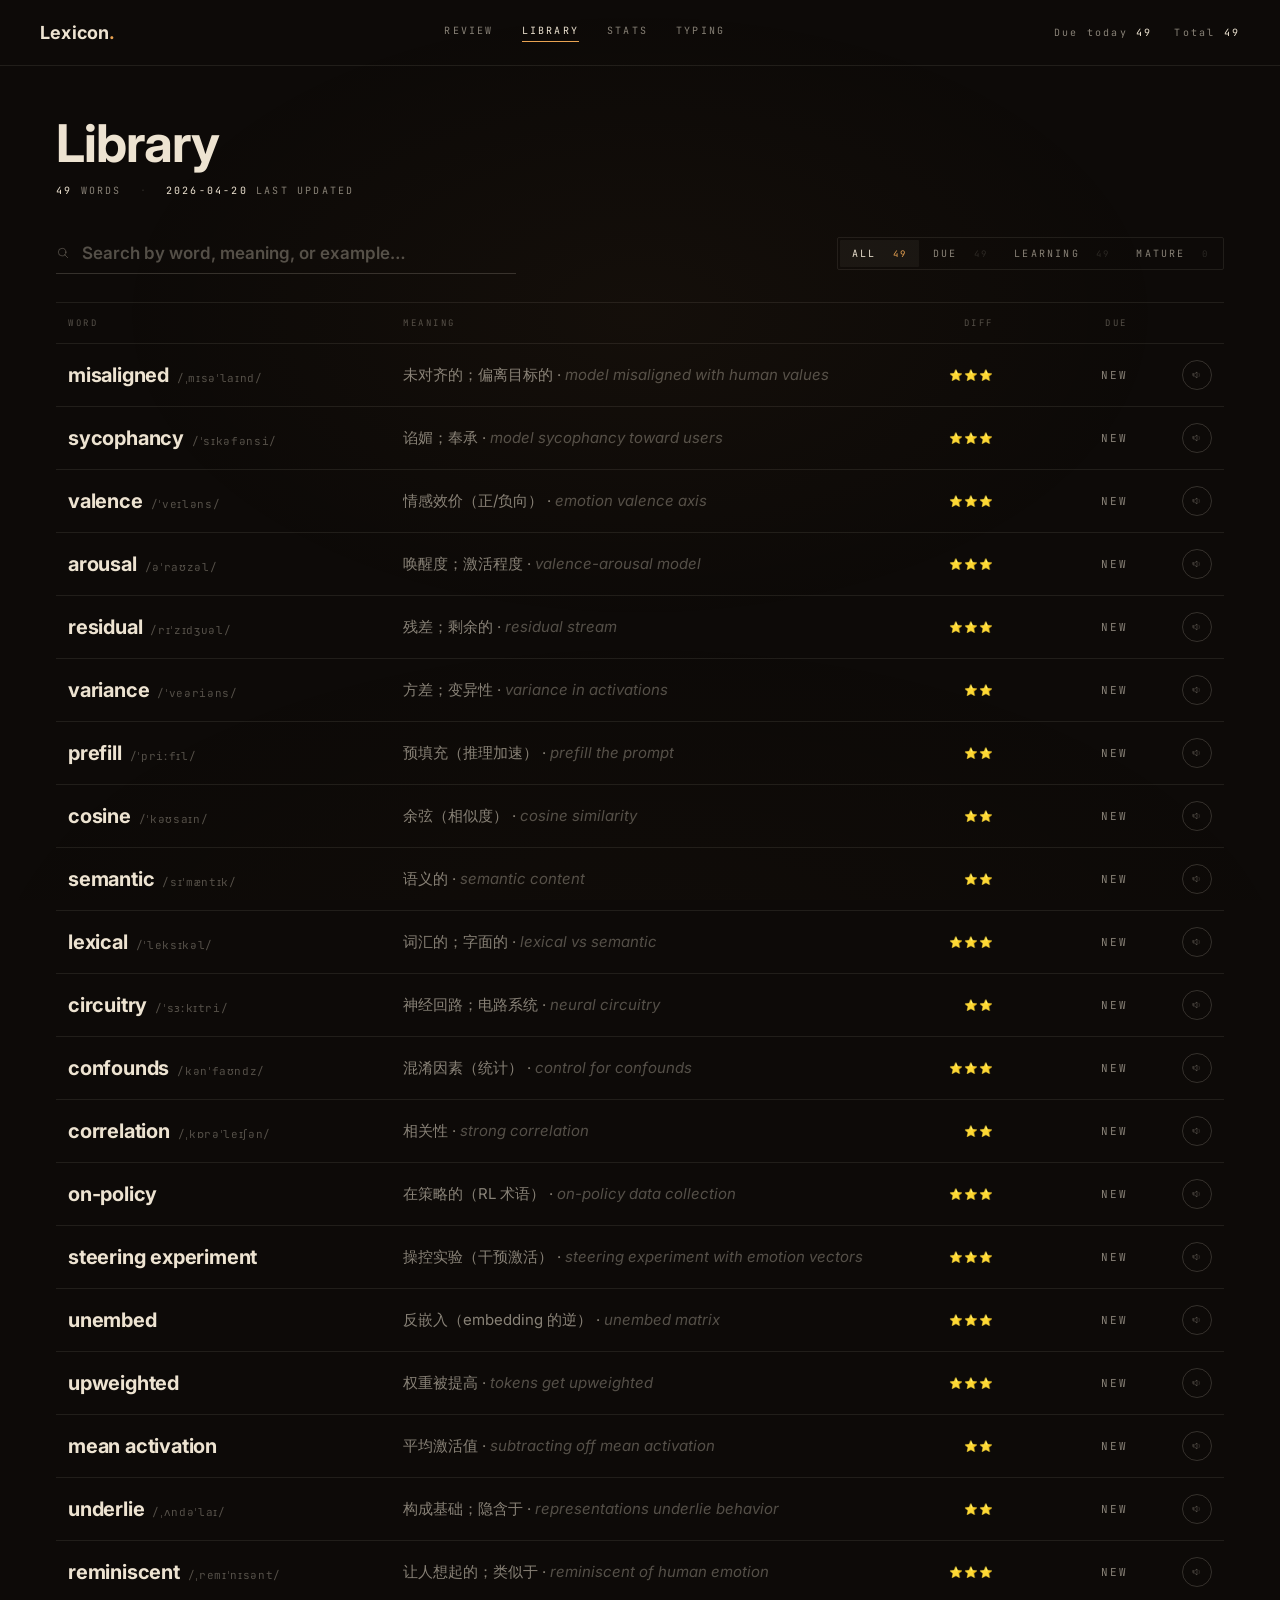
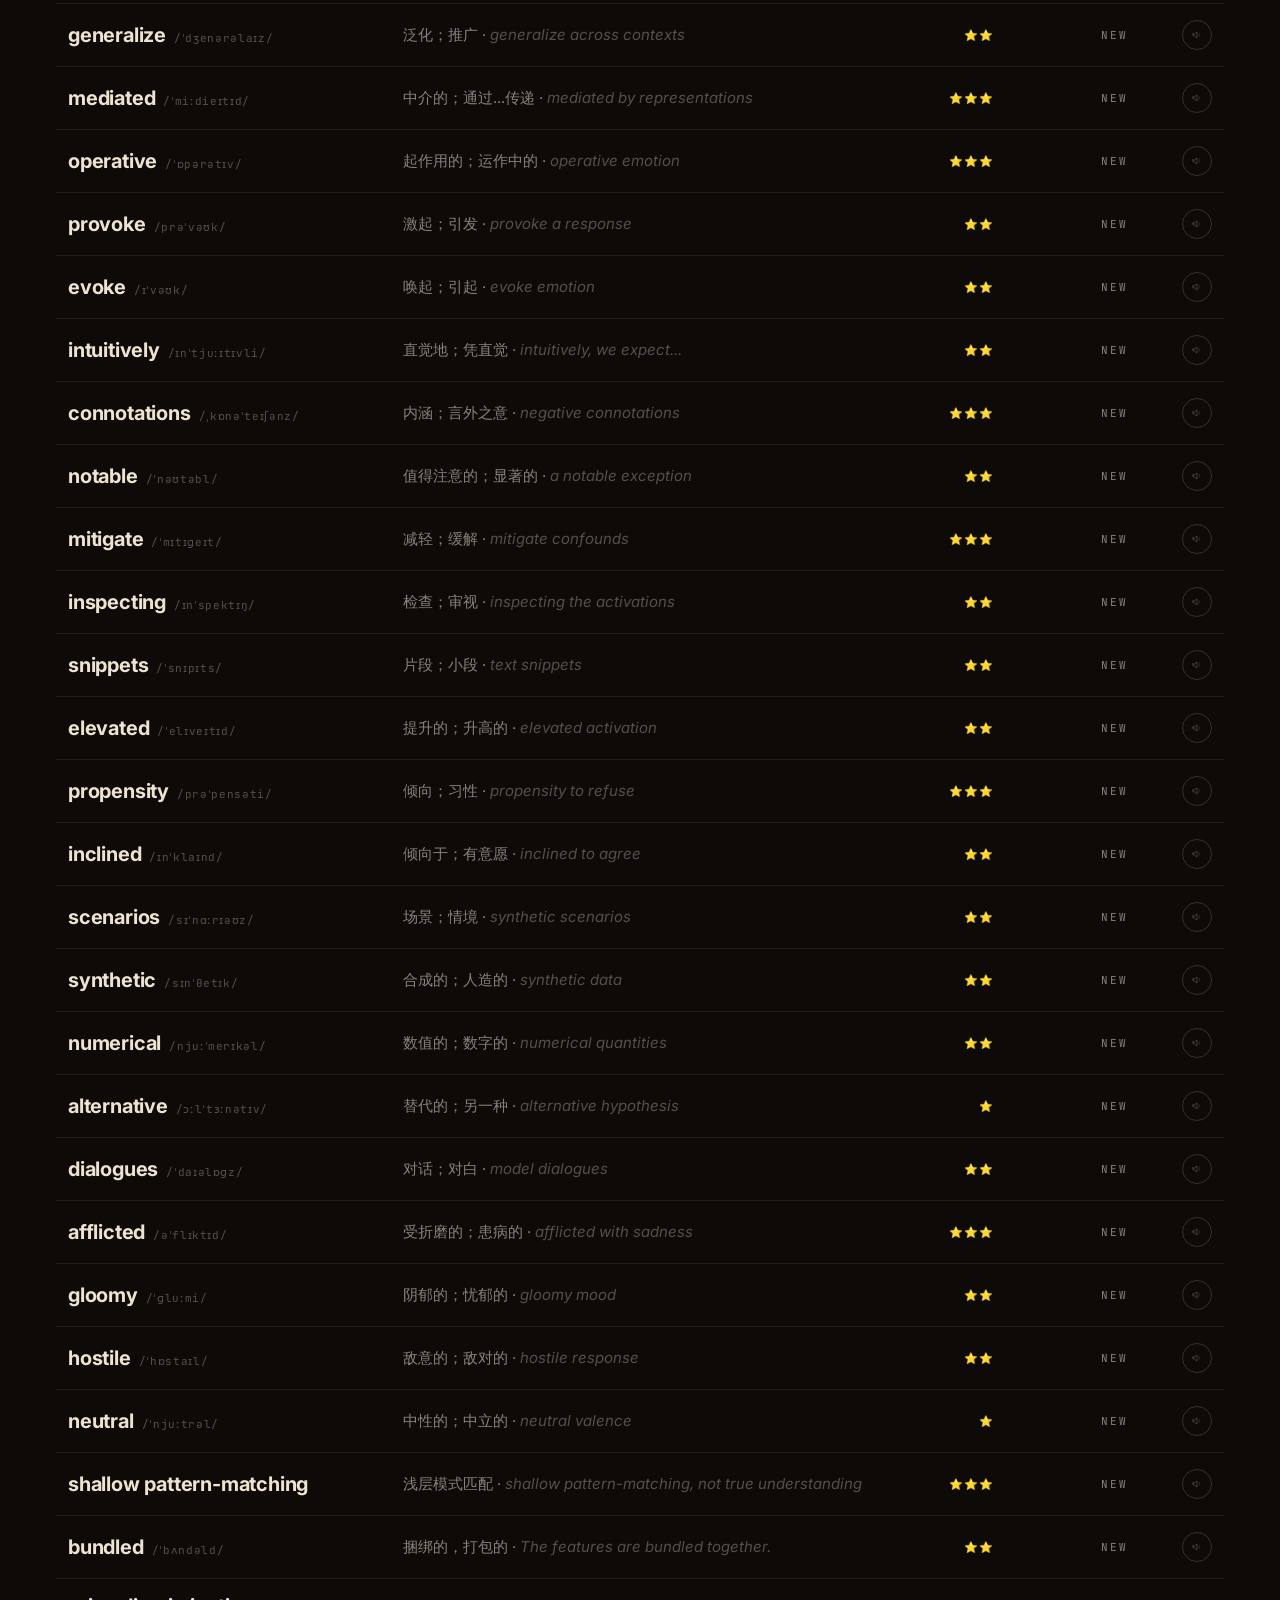
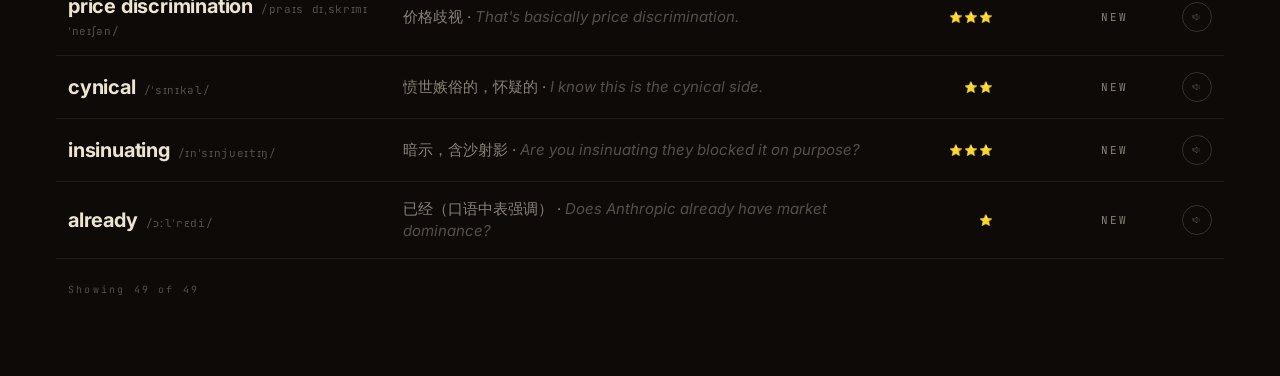
==== library.html @ ea26b942 "Initial Lexicon vocab-app - 4 pages: Review (flashcard+FSRS), Library (search/filter), Stats, Typing" ====
<!DOCTYPE html>
<html lang="en">
<head>
<meta charset="utf-8">
<title>Lexicon — Library</title>
<meta name="viewport" content="width=device-width, initial-scale=1">
<link rel="preconnect" href="https://fonts.googleapis.com">
<link rel="preconnect" href="https://fonts.gstatic.com" crossorigin>
<link href="https://fonts.googleapis.com/css2?family=Inter:wght@400;500;600;700;800&family=JetBrains+Mono:wght@400;500&display=swap" rel="stylesheet">
<link rel="stylesheet" href="style.css">
<style>
  .page { padding: 52px 56px 80px; max-width: 1360px; width: 100%; margin: 0 auto; }
  .page-head { display: flex; align-items: flex-end; justify-content: space-between; margin-bottom: 36px; }
  .page-title { font-family: var(--serif); font-weight: 700; font-size: 52px; line-height: 1; letter-spacing: -0.02em; margin: 0 0 14px; }
  .page-sub {
    font-family: var(--mono); font-size: 10px; letter-spacing: 0.22em;
    text-transform: uppercase; color: var(--ink-dim); display: flex; gap: 18px;
  }
  .page-sub .sep { color: var(--ink-ghost); }
  .page-sub .n { color: var(--ink); }

  .toolbar { display: flex; align-items: center; justify-content: space-between; gap: 20px; margin-bottom: 28px; }
  .search { flex: 1; position: relative; max-width: 460px; }
  .search input {
    width: 100%; background: transparent; border: none;
    border-bottom: 1px solid var(--hairline-strong);
    color: var(--ink); font-family: var(--serif); font-weight: 600;
    font-size: 17px; padding: 10px 0 10px 26px; outline: none;
    transition: border-color 160ms;
  }
  .search input::placeholder { color: var(--ink-faint); }
  .search input:focus { border-bottom-color: var(--amber); }
  .search .icon { position: absolute; left: 0; top: 50%; transform: translateY(-50%); color: var(--ink-faint); }
  .search .icon svg { width: 14px; height: 14px; }

  .filters { display: flex; gap: 2px; border: 1px solid var(--hairline); border-radius: 2px; padding: 2px; }
  .filter {
    all: unset; cursor: pointer; padding: 7px 12px;
    font-family: var(--mono); font-size: 10px; letter-spacing: 0.22em;
    text-transform: uppercase; color: var(--ink-dim); border-radius: 1px;
    transition: background 160ms, color 160ms;
  }
  .filter:hover { color: var(--ink); }
  .filter.active { background: rgba(237, 227, 209, 0.05); color: var(--ink); }
  .filter .count { margin-left: 8px; color: var(--ink-ghost); font-size: 9px; }
  .filter.active .count { color: var(--amber); }

  .tbl { width: 100%; border-top: 1px solid var(--hairline); }
  .tbl-head, .tbl-row {
    display: grid;
    grid-template-columns: 2fr 3fr 100px 110px 60px;
    align-items: center; column-gap: 24px;
  }
  .tbl-head {
    padding: 14px 12px; border-bottom: 1px solid var(--hairline);
    font-family: var(--mono); font-size: 9px; letter-spacing: 0.28em;
    text-transform: uppercase; color: var(--ink-faint);
  }
  .tbl-row { padding: 16px 12px; border-bottom: 1px solid var(--hairline); cursor: pointer; transition: background 140ms; }
  .tbl-row:hover { background: rgba(237, 227, 209, 0.022); }

  .word-cell { font-family: var(--serif); font-weight: 700; font-size: 20px; letter-spacing: -0.01em; color: var(--ink); line-height: 1.1; }
  .word-cell .phonetic { font-family: var(--mono); font-weight: 400; font-size: 11px; letter-spacing: 0.06em; color: var(--ink-faint); margin-left: 8px; }
  .meaning-cell { font-family: var(--serif); font-size: 15px; color: var(--ink-dim); line-height: 1.45; overflow: hidden; display: -webkit-box; -webkit-line-clamp: 2; -webkit-box-orient: vertical; }
  .diff-cell { font-family: var(--mono); font-size: 11px; letter-spacing: 0.1em; color: var(--amber); text-align: right; }
  .due-cell { font-family: var(--mono); font-size: 11px; letter-spacing: 0.18em; color: var(--ink-dim); text-align: right; }
  .due-cell.due-now, .due-cell.overdue { color: var(--amber); }
  .play-cell { text-align: right; }
  .play-cell button {
    all: unset; cursor: pointer;
    width: 28px; height: 28px; border-radius: 50%;
    border: 1px solid var(--hairline-strong);
    display: inline-flex; align-items: center; justify-content: center;
    color: var(--ink-faint);
  }
  .play-cell button:hover { color: var(--amber); border-color: var(--amber); }
  .play-cell svg { width: 12px; height: 12px; }

  .tbl-foot { padding: 24px 12px 0; font-family: var(--mono); font-size: 10px; letter-spacing: 0.22em; color: var(--ink-faint); }
</style>
</head>
<body>
<div class="app">
  <header class="topbar">
    <div class="brand"><a href="index.html"><span>Lexicon</span><span class="dot">.</span></a></div>
    <nav class="nav">
      <a href="index.html">Review</a>
      <a href="library.html" class="active">Library</a>
      <a href="stats.html">Stats</a>
      <a href="typing.html">Typing</a>
    </nav>
    <div class="session-meta">
      <span>Due today <span class="num" id="due-count">—</span></span>
      <span>Total <span class="num" id="total-count">—</span></span>
    </div>
  </header>

  <main class="page">
    <div class="page-head">
      <div>
        <h1 class="page-title">Library</h1>
        <div class="page-sub">
          <span><span class="n" id="stat-total">—</span> Words</span>
          <span class="sep">·</span>
          <span><span class="n" id="stat-last">—</span> Last updated</span>
        </div>
      </div>
    </div>

    <div class="toolbar">
      <div class="search">
        <span class="icon">
          <svg viewBox="0 0 24 24" fill="none" stroke="currentColor" stroke-width="1.4" stroke-linecap="round">
            <circle cx="10.5" cy="10.5" r="6.5"/><path d="m20 20-4.8-4.8"/>
          </svg>
        </span>
        <input type="text" id="search-input" placeholder="Search by word, meaning, or example…" />
      </div>
      <div class="filters" id="filters">
        <button class="filter active" data-filter="all">All <span class="count" id="count-all">—</span></button>
        <button class="filter" data-filter="due">Due <span class="count" id="count-due">—</span></button>
        <button class="filter" data-filter="learning">Learning <span class="count" id="count-learning">—</span></button>
        <button class="filter" data-filter="mature">Mature <span class="count" id="count-mature">—</span></button>
      </div>
    </div>

    <div class="tbl">
      <div class="tbl-head">
        <div>Word</div>
        <div>Meaning</div>
        <div style="text-align:right">Diff</div>
        <div style="text-align:right">Due</div>
        <div></div>
      </div>
      <div id="tbl-body"></div>
      <div class="tbl-foot" id="tbl-foot">Loading…</div>
    </div>
  </main>
</div>

<script type="module" src="app.js"></script>
<script type="module" src="library.js"></script>
</body>
</html>
---- style.css ----
/* ---------- Design tokens (shared across all pages) ---------- */
:root {
  --bg: #0D0A08;
  --bg-raised: #120F0C;
  --ink: #EDE3D1;
  --ink-dim: rgba(237, 227, 209, 0.55);
  --ink-faint: rgba(237, 227, 209, 0.32);
  --ink-ghost: rgba(237, 227, 209, 0.14);
  --hairline: rgba(237, 227, 209, 0.09);
  --hairline-strong: rgba(237, 227, 209, 0.18);
  --amber: #E9A352;
  --amber-dim: rgba(233, 163, 82, 0.14);
  --amber-ghost: rgba(233, 163, 82, 0.06);
  --ok:    #8FB890;
  --warn:  #E9A352;
  --bad:   #C87566;
  --ok-ghost:  rgba(143, 184, 144, 0.07);
  --bad-ghost: rgba(200, 117, 102, 0.07);
  --serif: 'Inter', 'Helvetica Neue', Helvetica, Arial, sans-serif;
  --mono: 'JetBrains Mono', ui-monospace, SFMono-Regular, Menlo, monospace;
}

* { box-sizing: border-box; }
html, body { margin: 0; padding: 0; background: var(--bg); color: var(--ink); }
body {
  font-family: var(--serif);
  font-feature-settings: "kern", "liga", "calt", "onum";
  min-height: 100vh;
  -webkit-font-smoothing: antialiased;
  text-rendering: optimizeLegibility;
  overflow-x: hidden;
}
body::before {
  content: "";
  position: fixed; inset: 0;
  background:
    radial-gradient(ellipse 60% 50% at 50% 35%, rgba(233, 163, 82, 0.035), transparent 70%),
    radial-gradient(ellipse 80% 60% at 50% 110%, rgba(233, 163, 82, 0.02), transparent 70%);
  pointer-events: none;
  z-index: 0;
}

.mono {
  font-family: var(--mono);
  text-transform: uppercase;
  letter-spacing: 0.18em;
  font-weight: 700;
}

.app { position: relative; z-index: 1; min-height: 100vh; display: flex; flex-direction: column; }

/* ---------- Top bar ---------- */
.topbar {
  display: flex; align-items: center; justify-content: space-between;
  padding: 22px 40px;
  border-bottom: 1px solid var(--hairline);
}
.brand { font-family: var(--serif); font-weight: 700; font-size: 18px; letter-spacing: 0.01em; }
.brand .dot { color: var(--amber); }
.brand a { color: inherit; text-decoration: none; }
.nav { display: flex; gap: 28px; }
.nav a {
  font-family: var(--mono); font-size: 10px; letter-spacing: 0.22em;
  text-transform: uppercase; color: var(--ink-dim);
  text-decoration: none; padding-bottom: 4px;
  border-bottom: 1px solid transparent;
  transition: color 160ms ease, border-color 160ms ease;
}
.nav a:hover { color: var(--ink); }
.nav a.active { color: var(--ink); border-bottom-color: var(--amber); }
.session-meta {
  font-family: var(--mono); font-size: 10px; letter-spacing: 0.22em;
  color: var(--ink-dim); display: flex; gap: 22px; align-items: center;
}
.session-meta .num { color: var(--ink); }

/* ---------- Review stage (shared by Review + Typing) ---------- */
.stage {
  flex: 1;
  display: flex; flex-direction: column; align-items: center;
  padding: 48px 40px 56px;
  position: relative;
}
.card-frame { width: 100%; max-width: 880px; display: flex; flex-direction: column; align-items: center; }
.card-chrome {
  width: 100%;
  display: flex; justify-content: space-between; align-items: center;
  margin-bottom: 60px;
}
.lang-tag {
  display: inline-flex; align-items: center; gap: 10px;
  font-family: var(--mono); font-size: 10px; letter-spacing: 0.24em;
  color: var(--ink-dim);
}
.lang-tag .swatch {
  width: 6px; height: 6px; border-radius: 50%;
  background: var(--amber); box-shadow: 0 0 10px rgba(233, 163, 82, 0.6);
}
.lang-tag .code { color: var(--ink); }
.lang-tag .sep { color: var(--ink-ghost); }

.speaker {
  width: 34px; height: 34px;
  border: 1px solid var(--hairline-strong); border-radius: 50%;
  display: inline-flex; align-items: center; justify-content: center;
  color: var(--ink-dim); background: transparent; cursor: pointer;
  transition: color 160ms, border-color 160ms, background 160ms;
}
.speaker:hover { color: var(--amber); border-color: var(--amber); background: var(--amber-ghost); }
.speaker svg { width: 15px; height: 15px; }

.word-wrap {
  display: flex; flex-direction: column; align-items: center;
  text-align: center; gap: 28px;
  margin-top: 36px;
}
.word {
  font-family: var(--serif); font-weight: 700;
  font-size: clamp(56px, 8vw, 110px);
  line-height: 0.98; letter-spacing: -0.022em;
  color: var(--ink); margin: 0;
  word-break: break-word;
}
.phonetic {
  font-family: var(--serif); font-weight: 500;
  font-size: 19px; color: var(--ink-faint);
}
.pos {
  font-family: var(--mono); font-size: 10px; letter-spacing: 0.28em;
  text-transform: uppercase; color: var(--ink-dim);
  display: inline-flex; align-items: center; gap: 14px;
}
.pos .tick { width: 18px; height: 1px; background: var(--hairline-strong); display: inline-block; }

.revealed {
  width: 100%; max-width: 620px;
  margin: 56px auto 0;
  display: flex; flex-direction: column; align-items: center; text-align: center;
}
.divider { width: 60px; height: 1px; background: var(--hairline-strong); margin: 0 auto 34px; }
.meaning {
  font-family: var(--serif); font-weight: 600;
  font-size: 26px; line-height: 1.5;
  color: var(--ink); letter-spacing: -0.005em;
  margin: 0 0 18px; text-wrap: pretty;
}
.meaning .em { color: var(--ink-dim); }
.example {
  font-family: var(--serif); font-style: italic; font-weight: 500;
  font-size: 17px; line-height: 1.5;
  color: var(--ink-dim); margin: 14px 0 0;
  max-width: 520px;
}

/* ---------- Grade row ---------- */
.grades {
  width: 100%; max-width: 780px;
  margin: 72px auto 0;
  display: grid; grid-template-columns: repeat(4, 1fr);
  border-top: 1px solid var(--hairline);
  border-bottom: 1px solid var(--hairline);
}
.grade {
  all: unset;
  cursor: pointer;
  display: flex; flex-direction: column; align-items: center; gap: 8px;
  padding: 26px 16px 22px;
  border-right: 1px solid var(--hairline);
  color: var(--ink);
  position: relative;
  transition: background 180ms, color 180ms, opacity 180ms;
}
.grade:last-child { border-right: none; }
.grade .glabel { font-family: var(--serif); font-weight: 700; font-size: 22px; letter-spacing: -0.005em; }
.grade .gmeta { font-family: var(--mono); font-size: 10px; letter-spacing: 0.22em; color: var(--ink-dim); }
.grade .gkey {
  position: absolute; top: 10px; left: 12px;
  font-family: var(--mono); font-size: 9px; letter-spacing: 0.24em;
  color: var(--ink-ghost);
}
.grade:hover { background: rgba(237, 227, 209, 0.025); }
.grade.again:hover { color: #E8B4A0; }
.grade.hard:hover  { color: #EAC890; }
.grade.good.primary {
  background: var(--amber-ghost); color: var(--amber);
}
.grade.good.primary .gmeta { color: var(--amber); opacity: 0.75; }
.grade.good.primary .gkey { color: rgba(233, 163, 82, 0.45); }
.grade.good.primary::before {
  content: ""; position: absolute; top: -1px; left: 0; right: 0; height: 1px;
  background: var(--amber);
}
.grade.good.primary:hover { background: rgba(233, 163, 82, 0.10); }
.grade.easy:hover { color: var(--ink); }

/* ---------- Footer shortcuts ---------- */
.shortcuts {
  border-top: 1px solid var(--hairline);
  padding: 18px 40px;
  display: flex; justify-content: space-between; align-items: center;
  font-family: var(--mono); font-size: 10px; letter-spacing: 0.22em;
  color: var(--ink-faint);
}
.shortcuts .group { display: flex; gap: 22px; align-items: center; }
.kbd {
  display: inline-flex; align-items: center; justify-content: center;
  min-width: 18px; height: 18px; padding: 0 5px;
  border: 1px solid var(--hairline-strong); border-radius: 3px;
  color: var(--ink-dim);
  font-size: 9px; margin-right: 8px;
}

/* ---------- Empty state (when no due cards) ---------- */
.empty {
  flex: 1;
  display: flex; flex-direction: column; align-items: center; justify-content: center;
  padding: 80px 40px;
  text-align: center;
}
.empty h2 {
  font-family: var(--serif); font-weight: 700; font-size: 48px;
  margin: 0 0 16px; letter-spacing: -0.02em;
}
.empty p { font-family: var(--serif); font-size: 17px; color: var(--ink-dim); max-width: 460px; line-height: 1.6; }
.empty .amber-accent { color: var(--amber); }
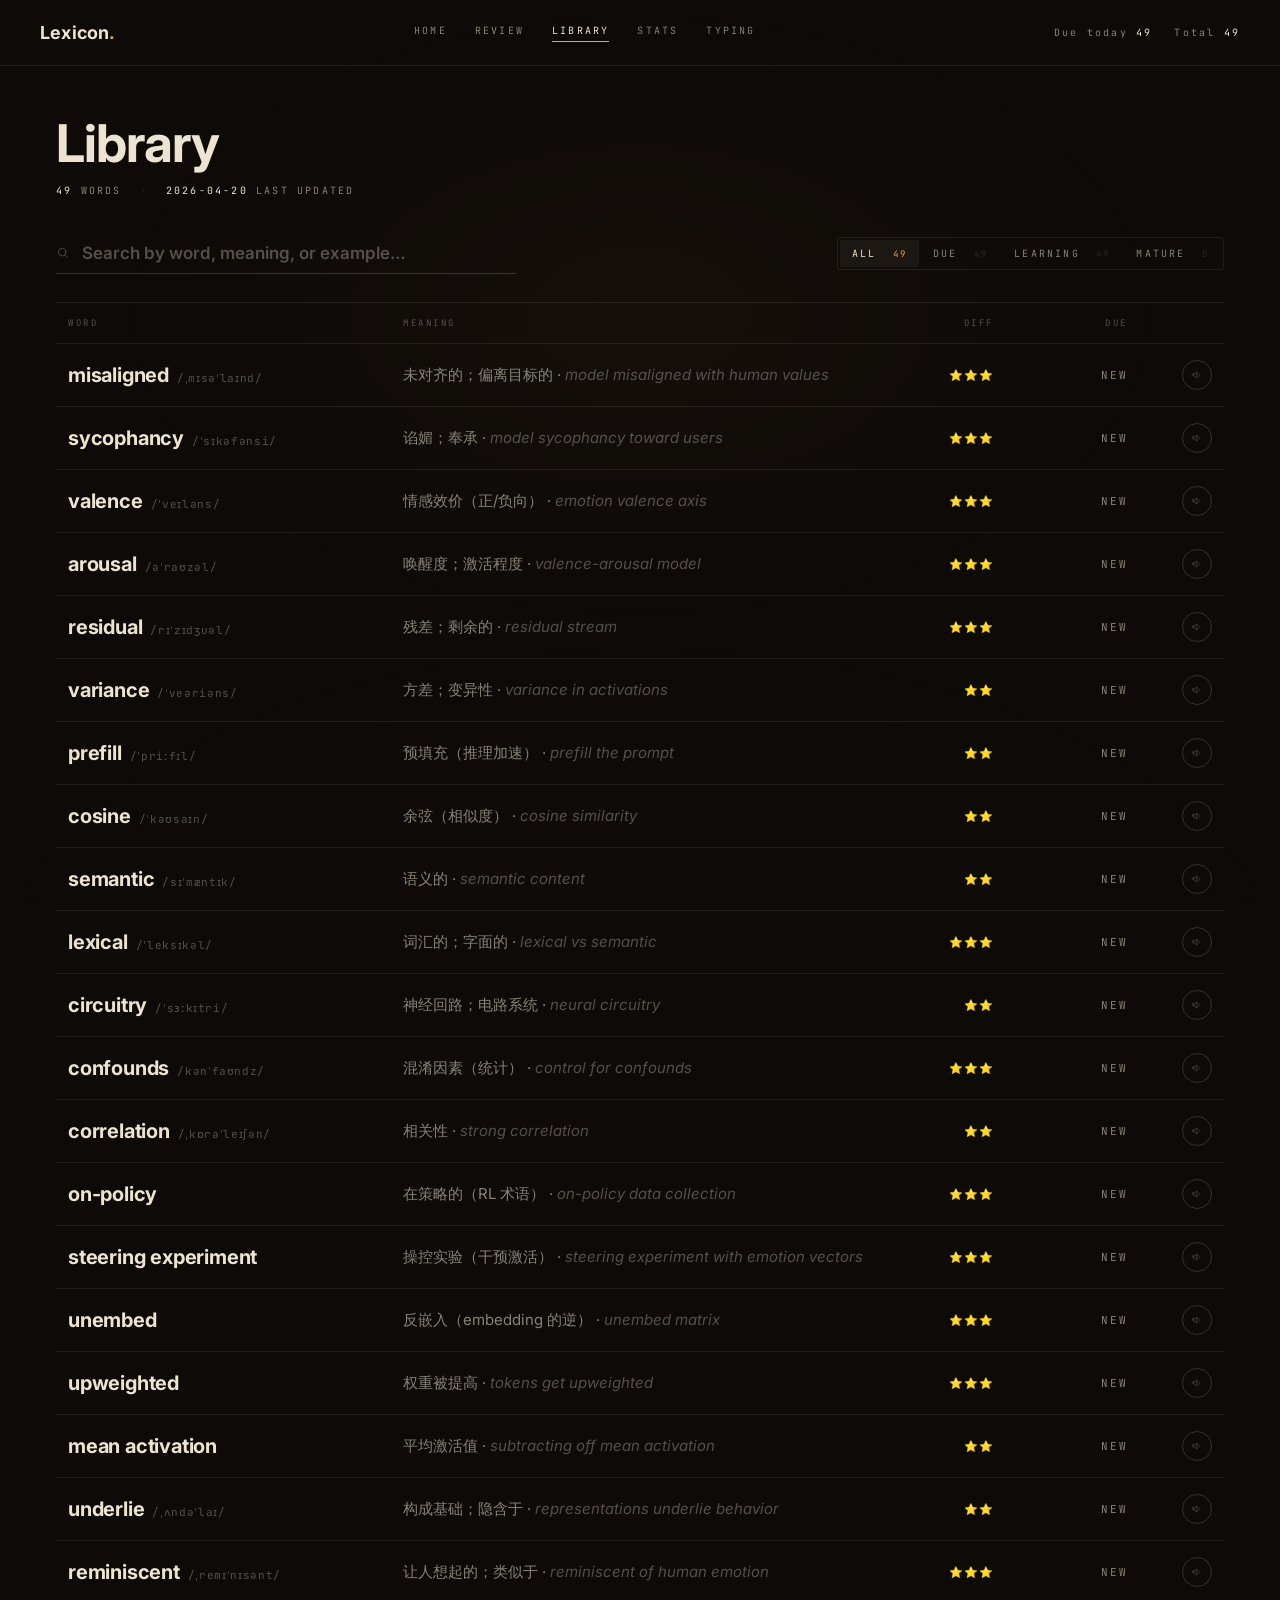
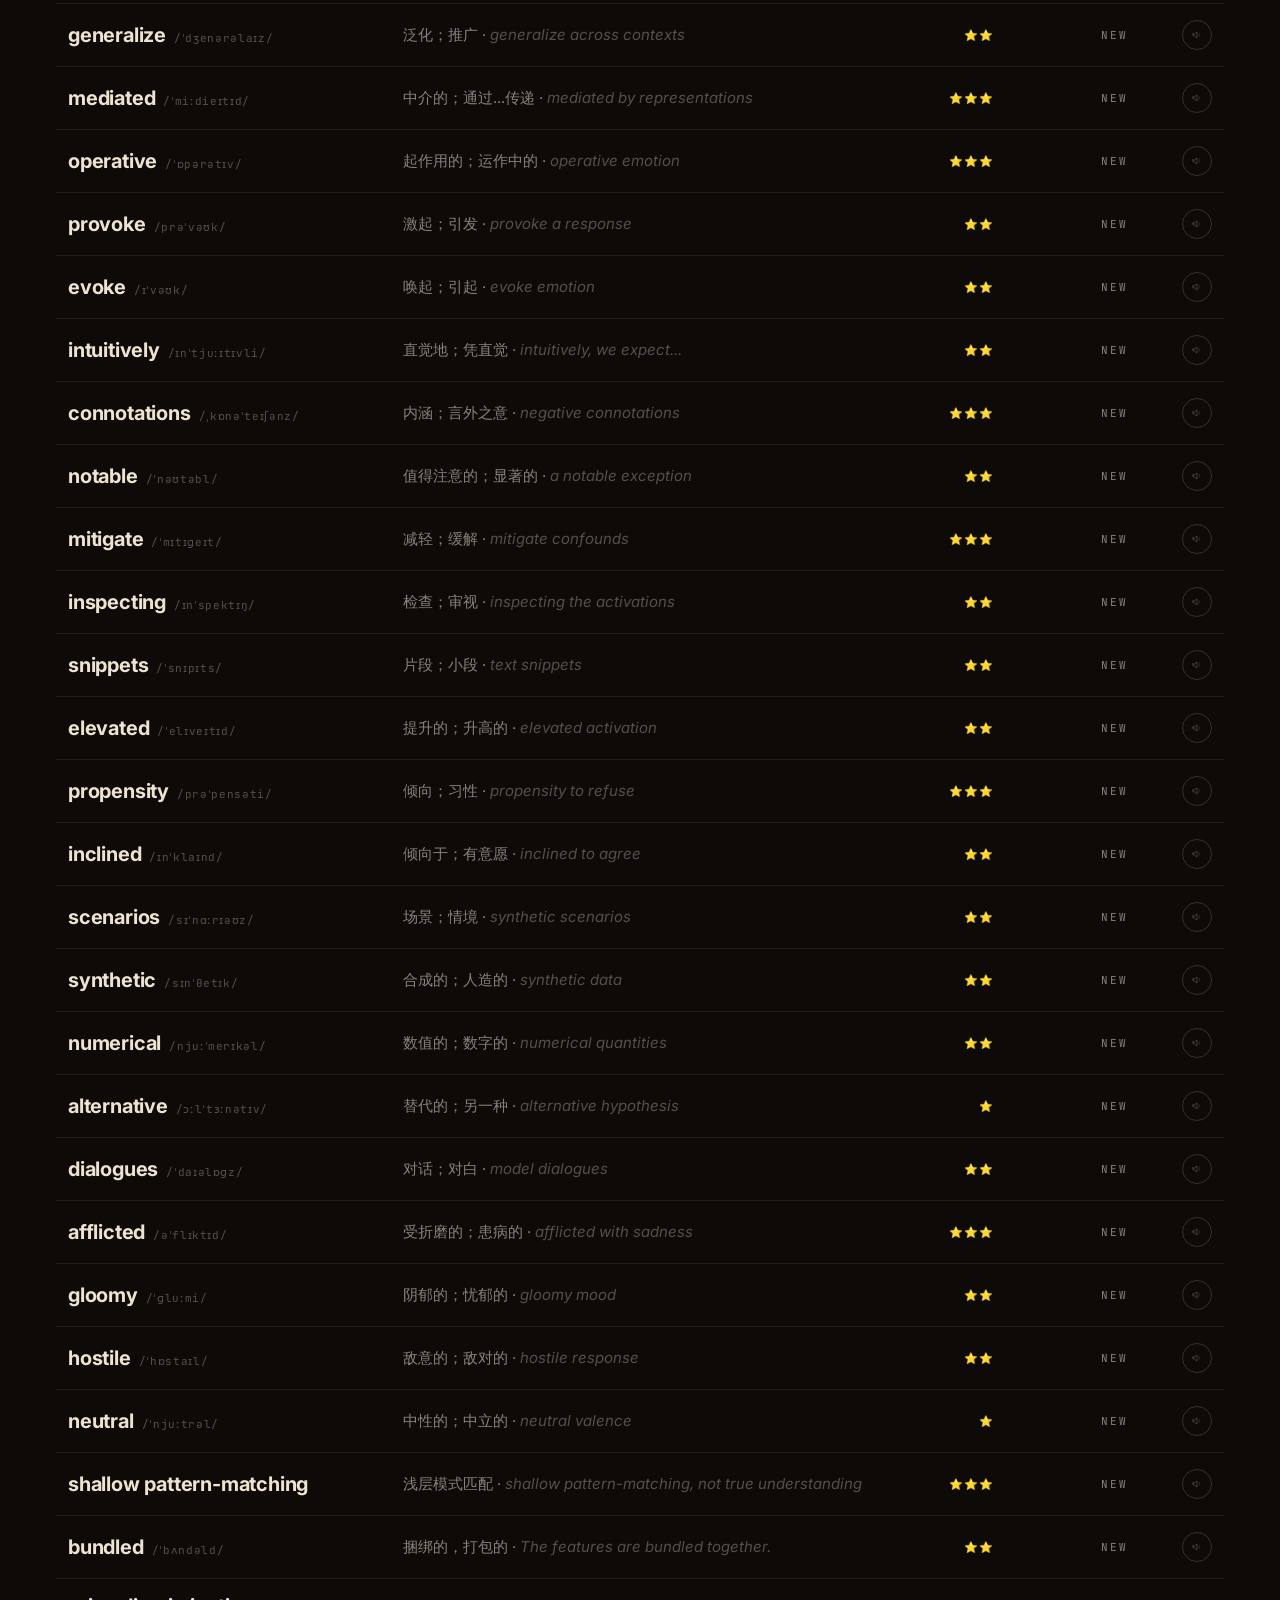
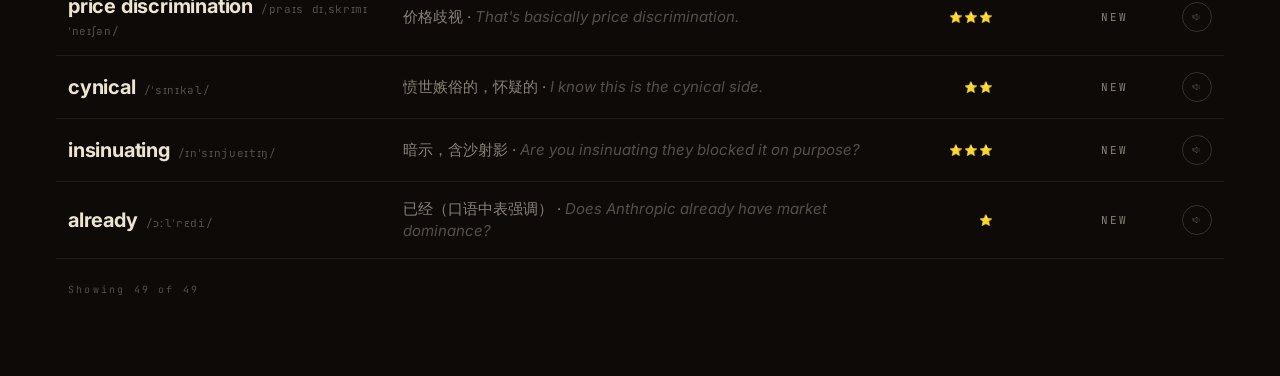
==== commit c222cdd5: "Home dashboard with retention-driven daily plan - New index.html as home page: date + today's plan +" ====
--- a/library.html
+++ b/library.html
@@ -84,7 +84,8 @@
   <header class="topbar">
     <div class="brand"><a href="index.html"><span>Lexicon</span><span class="dot">.</span></a></div>
     <nav class="nav">
-      <a href="index.html">Review</a>
+      <a href="index.html">Home</a>
+      <a href="review.html">Review</a>
       <a href="library.html" class="active">Library</a>
       <a href="stats.html">Stats</a>
       <a href="typing.html">Typing</a>
--- a/style.css
+++ b/style.css
@@ -152,6 +152,87 @@
   max-width: 520px;
 }
 
+/* ---------- Enrichment sections ---------- */
+.enrichment {
+  width: 100%;
+  margin-top: 40px;
+  padding-top: 32px;
+  border-top: 1px solid var(--hairline);
+  display: flex;
+  flex-direction: column;
+  gap: 28px;
+  text-align: left;
+}
+.enrich-section { width: 100%; }
+.enrich-section.side-by-side {
+  display: grid;
+  grid-template-columns: 1fr 1fr;
+  gap: 32px;
+}
+.enrich-section.hook {
+  background: var(--amber-ghost);
+  padding: 16px 20px;
+  border-left: 2px solid var(--amber);
+  border-radius: 0 2px 2px 0;
+}
+.enrich-label {
+  font-family: var(--mono);
+  font-size: 9px;
+  letter-spacing: 0.28em;
+  text-transform: uppercase;
+  color: var(--ink-faint);
+  margin-bottom: 10px;
+}
+.enrich-text {
+  font-family: var(--serif);
+  font-size: 15px;
+  line-height: 1.6;
+  color: var(--ink-dim);
+}
+.enrich-list {
+  margin: 0;
+  padding: 0;
+  list-style: none;
+}
+.enrich-list li {
+  font-family: var(--serif); font-style: italic;
+  font-size: 15px; line-height: 1.55;
+  color: var(--ink-dim);
+  padding: 6px 0;
+  border-bottom: 1px dashed var(--hairline);
+}
+.enrich-list li:last-child { border-bottom: none; }
+.examples-list li::before {
+  content: "·";
+  color: var(--amber);
+  margin-right: 10px;
+  font-weight: 700;
+  font-style: normal;
+}
+
+.chip-row {
+  display: flex; flex-wrap: wrap; gap: 6px;
+}
+.chip {
+  padding: 4px 10px;
+  border: 1px solid var(--hairline-strong);
+  border-radius: 2px;
+  font-family: var(--mono);
+  font-size: 11px;
+  letter-spacing: 0.06em;
+  color: var(--ink-dim);
+  background: transparent;
+}
+.chip.chip-ant {
+  border-color: rgba(200, 117, 102, 0.3);
+  color: rgba(200, 117, 102, 0.8);
+}
+
+/* ---------- Binary grade (2-button instead of 4) ---------- */
+.grades.binary {
+  grid-template-columns: repeat(2, 1fr);
+}
+
 /* ---------- Grade row ---------- */
 .grades {
   width: 100%; max-width: 780px;
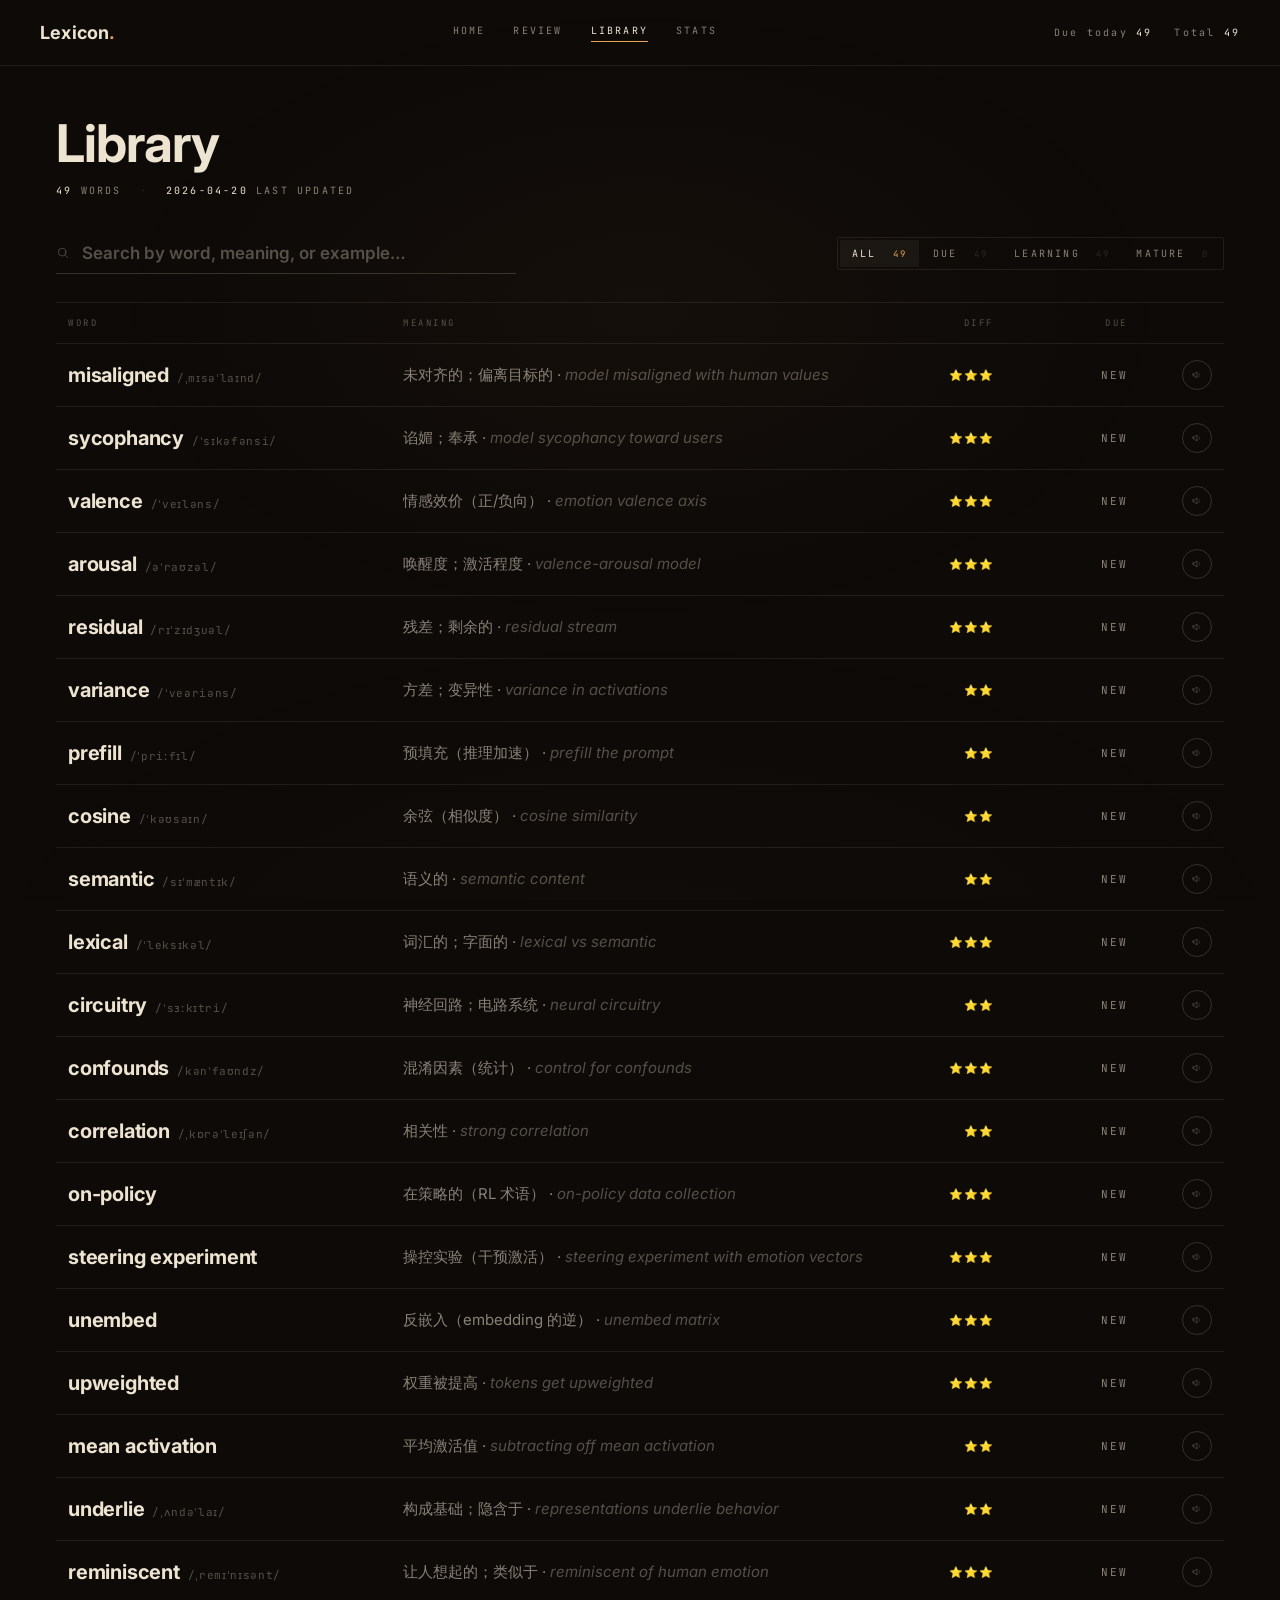
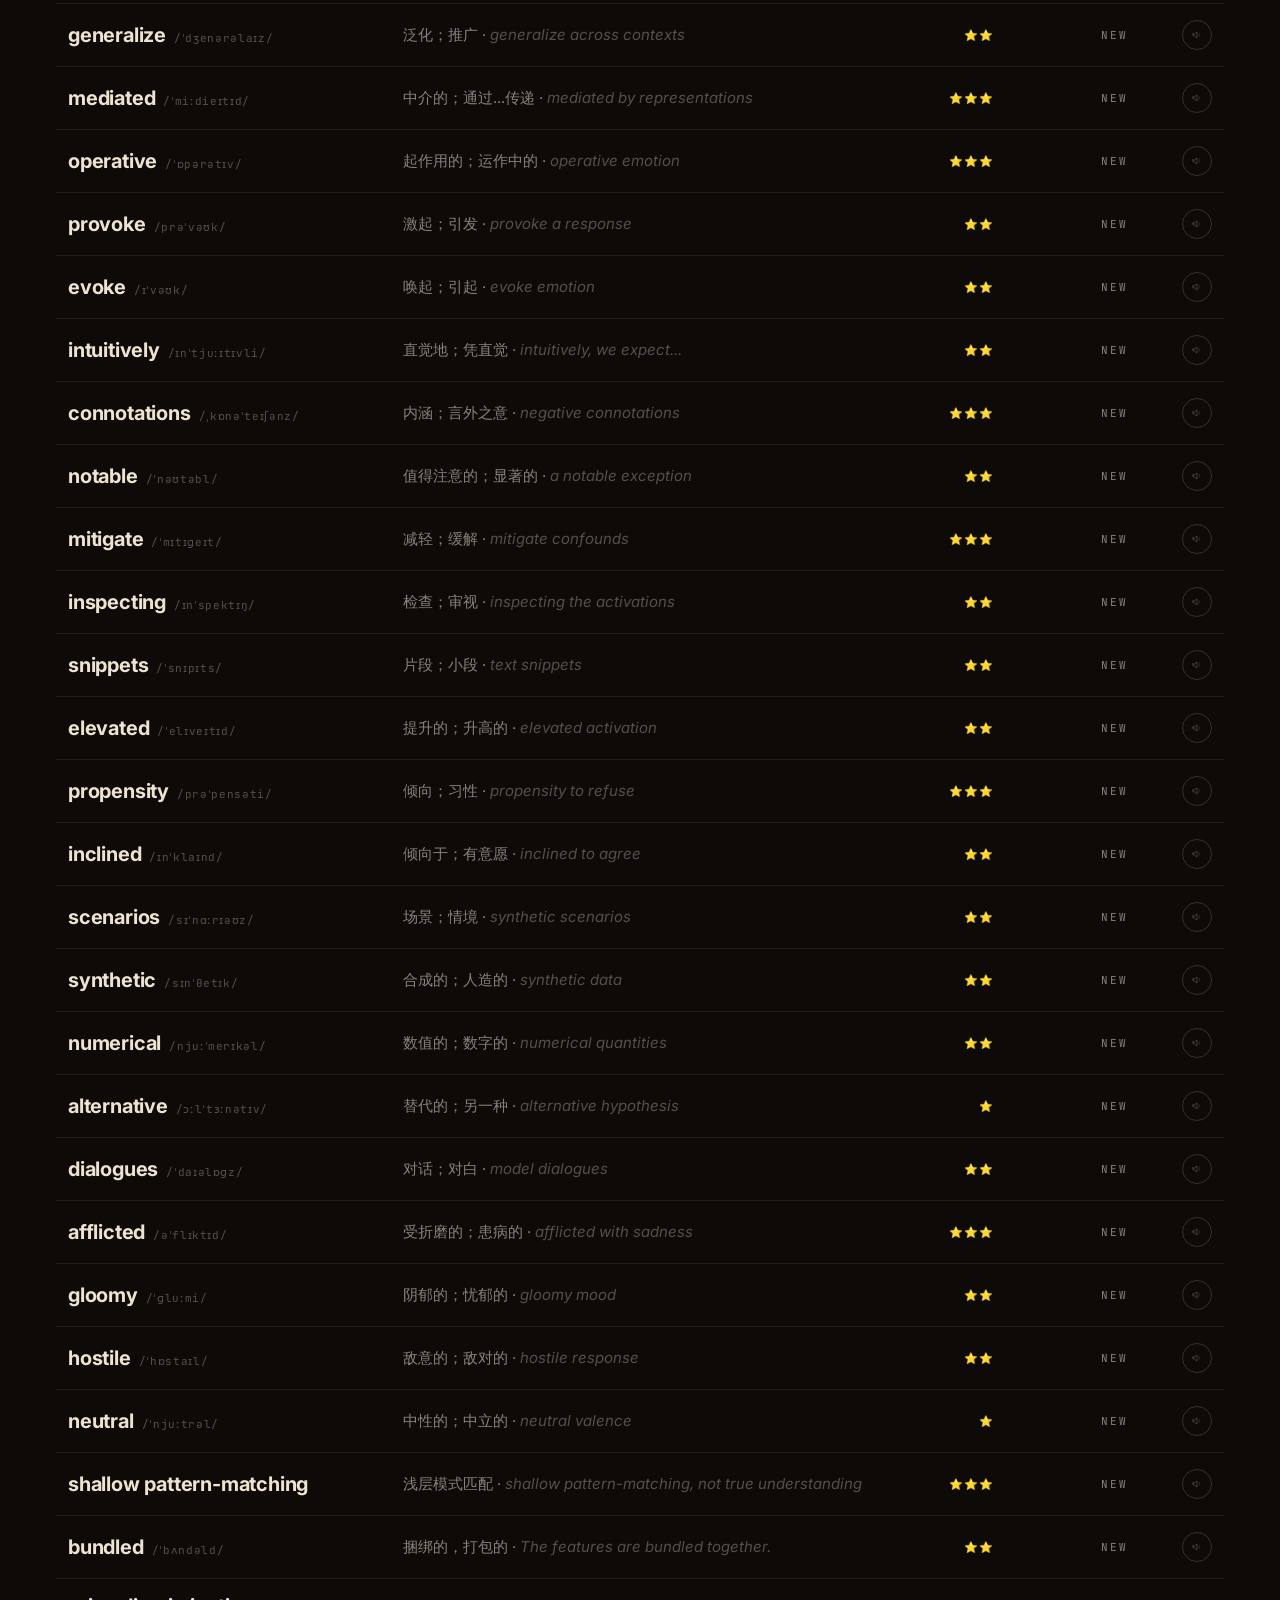
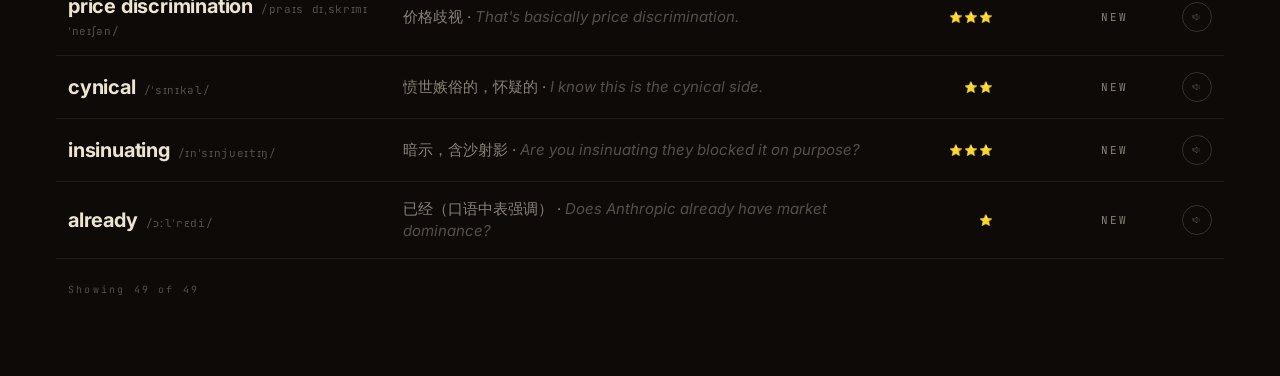
==== commit 3652acfe: "Remove Typing page (not part of core workflow) - Deleted typing.html + typing.js - Removed 'Typing' " ====
--- a/library.html
+++ b/library.html
@@ -88,7 +88,6 @@
       <a href="review.html">Review</a>
       <a href="library.html" class="active">Library</a>
       <a href="stats.html">Stats</a>
-      <a href="typing.html">Typing</a>
     </nav>
     <div class="session-meta">
       <span>Due today <span class="num" id="due-count">—</span></span>
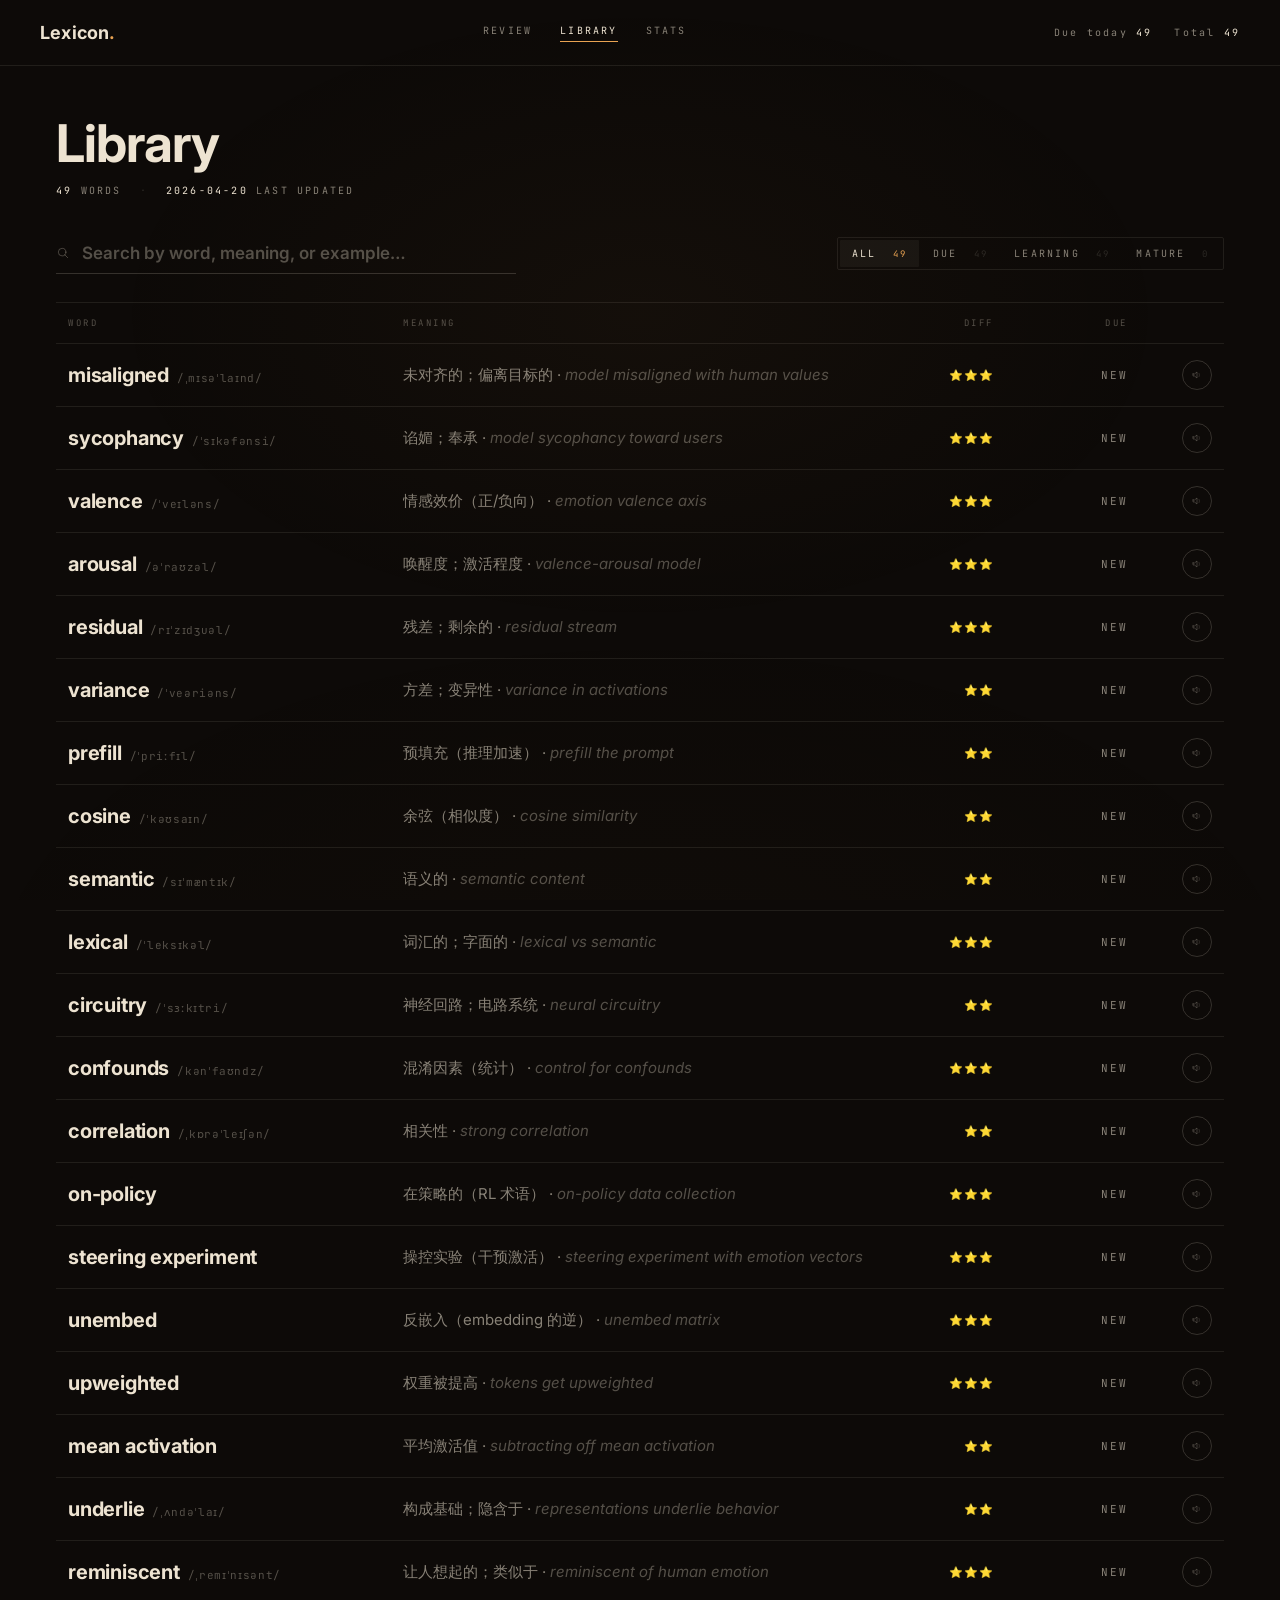
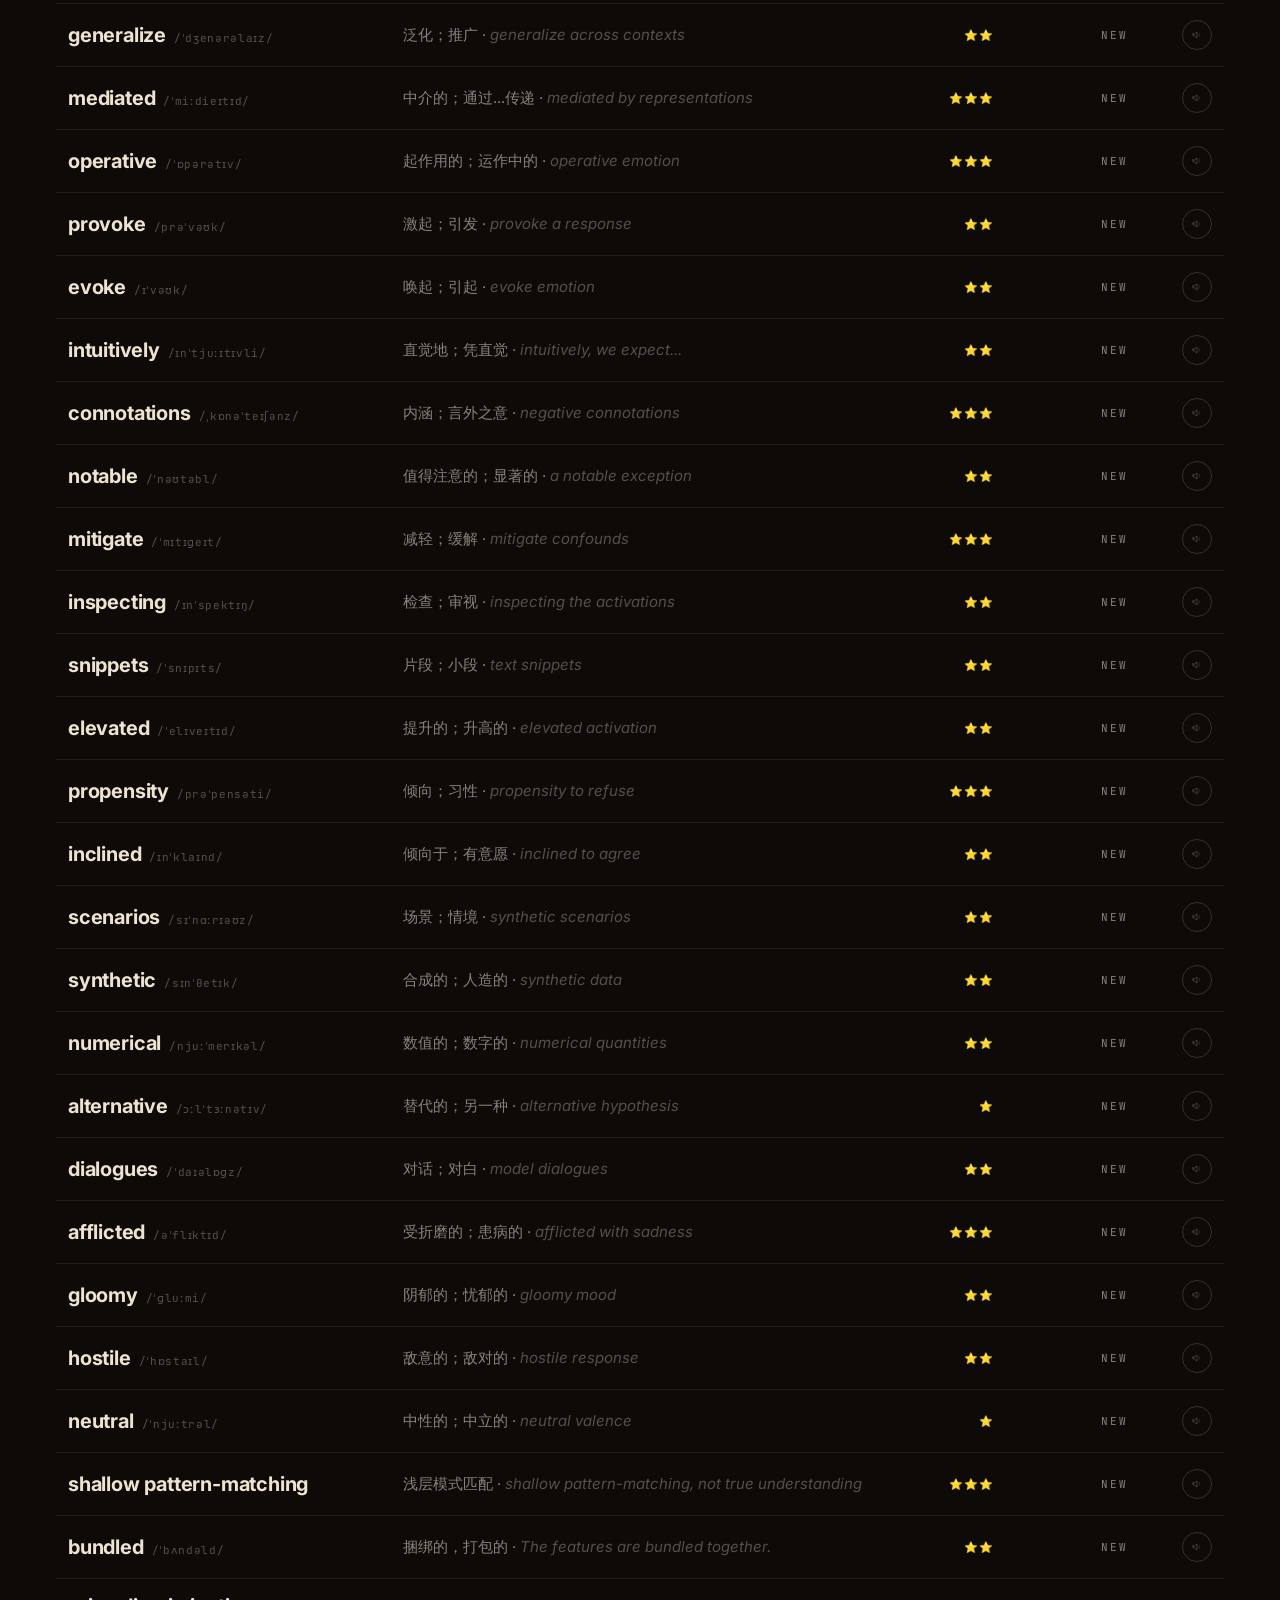
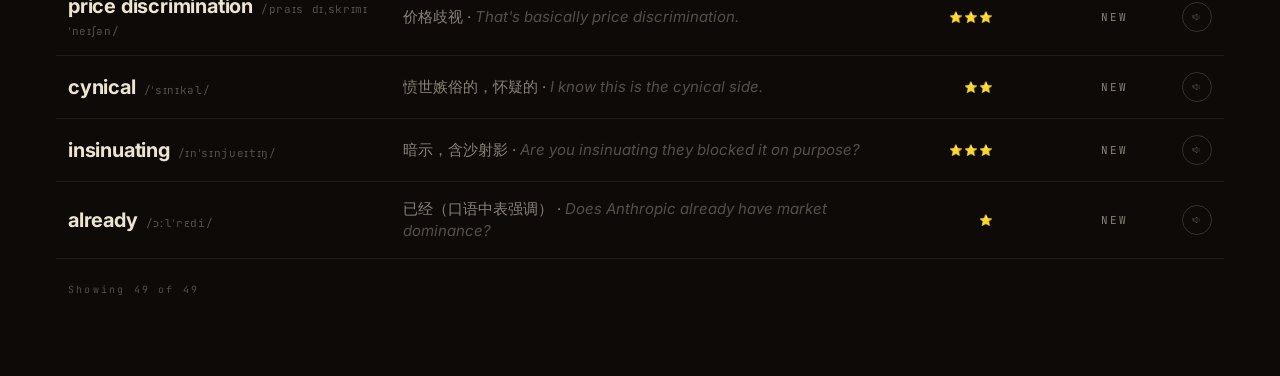
==== commit a942b358: "Consolidate Home into Review: single-page app - Deleted home.js and review.html (review is now index" ====
--- a/library.html
+++ b/library.html
@@ -84,8 +84,7 @@
   <header class="topbar">
     <div class="brand"><a href="index.html"><span>Lexicon</span><span class="dot">.</span></a></div>
     <nav class="nav">
-      <a href="index.html">Home</a>
-      <a href="review.html">Review</a>
+      <a href="index.html">Review</a>
       <a href="library.html" class="active">Library</a>
       <a href="stats.html">Stats</a>
     </nav>
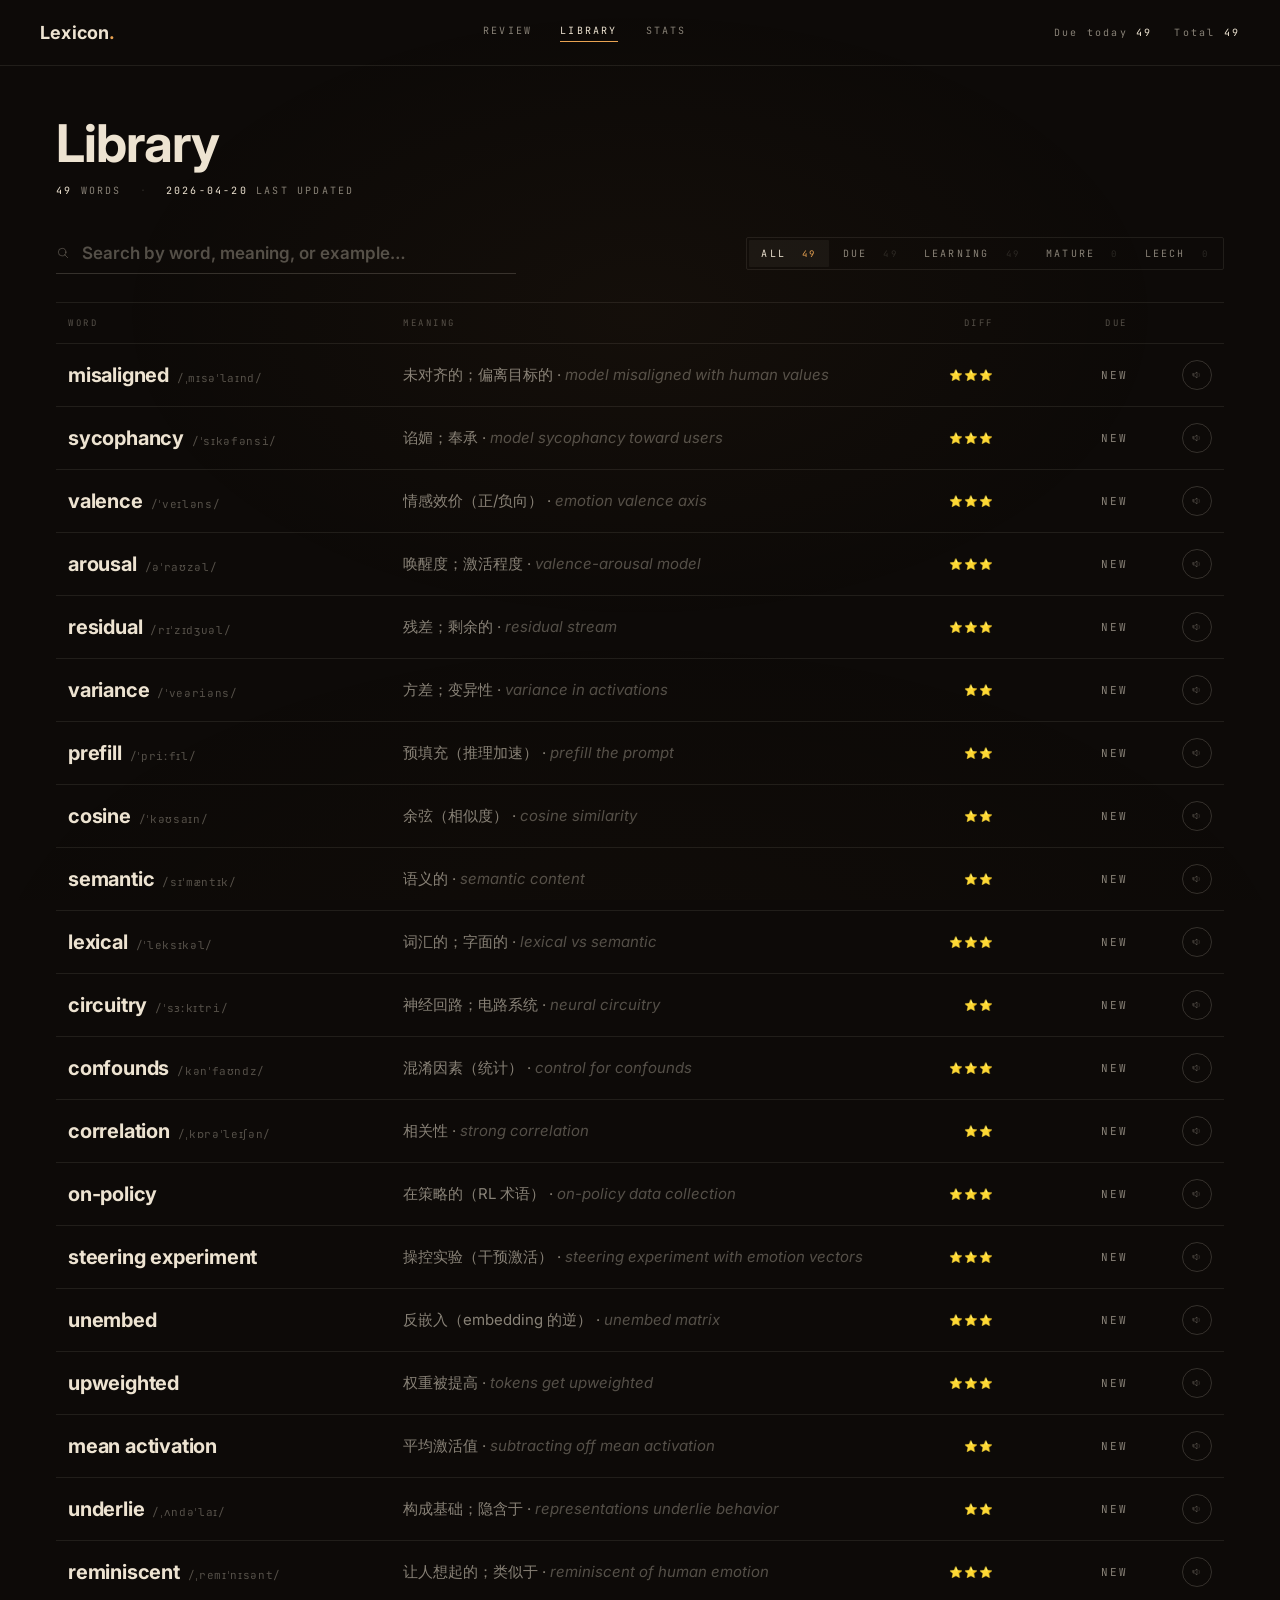
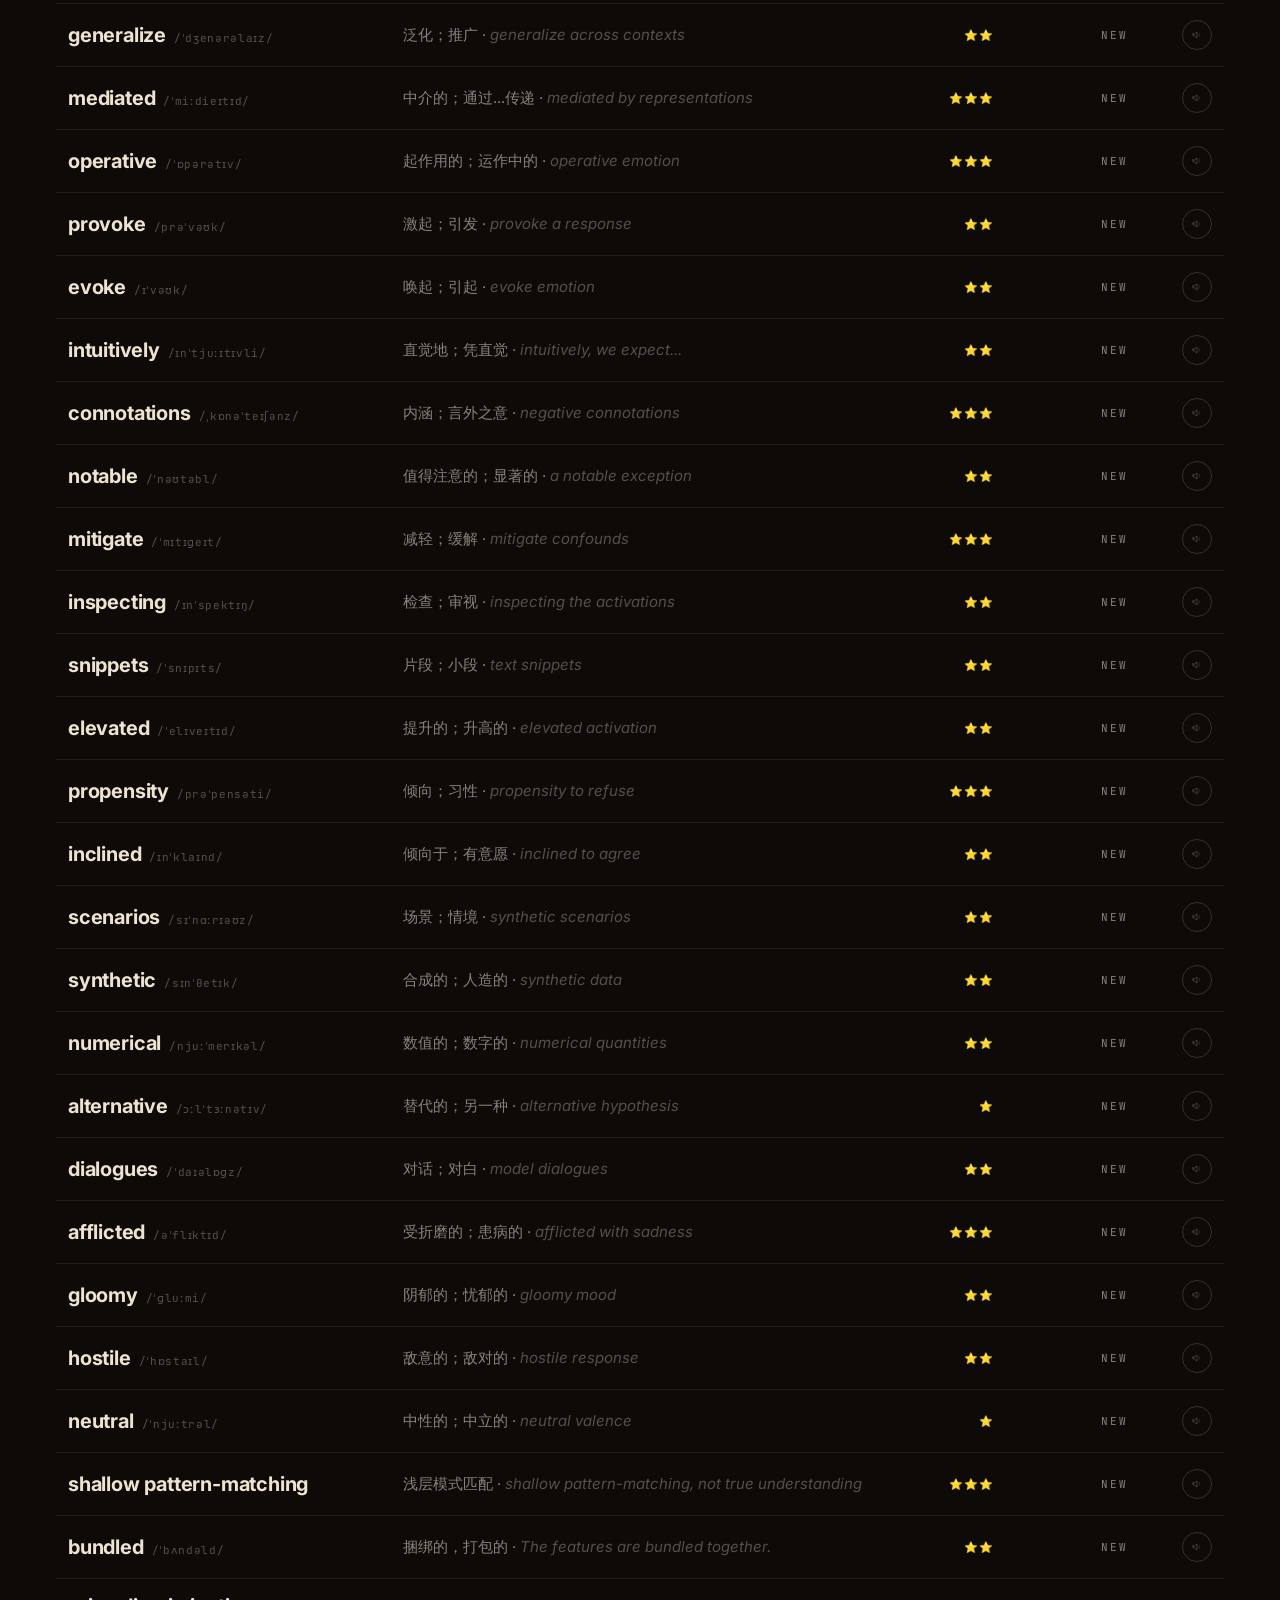
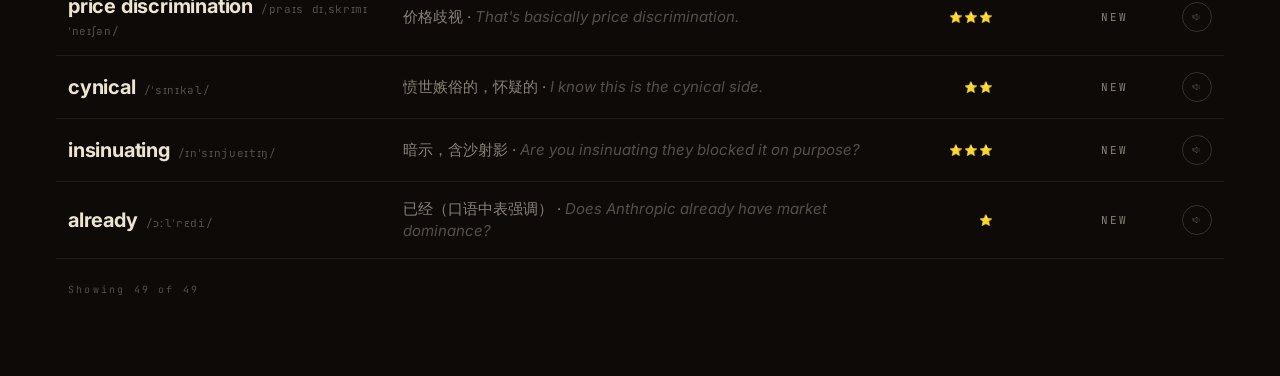
==== commit 1280a68c: "Engineering review fixes: security, robustness, a11y, mobile 🔴 Critical: - stats.js computeStreak nu" ====
--- a/library.html
+++ b/library.html
@@ -115,11 +115,12 @@
         </span>
         <input type="text" id="search-input" placeholder="Search by word, meaning, or example…" />
       </div>
-      <div class="filters" id="filters">
-        <button class="filter active" data-filter="all">All <span class="count" id="count-all">—</span></button>
-        <button class="filter" data-filter="due">Due <span class="count" id="count-due">—</span></button>
-        <button class="filter" data-filter="learning">Learning <span class="count" id="count-learning">—</span></button>
-        <button class="filter" data-filter="mature">Mature <span class="count" id="count-mature">—</span></button>
+      <div class="filters" id="filters" role="group" aria-label="Filter words">
+        <button class="filter active" data-filter="all" aria-pressed="true">All <span class="count" id="count-all">—</span></button>
+        <button class="filter" data-filter="due" aria-pressed="false">Due <span class="count" id="count-due">—</span></button>
+        <button class="filter" data-filter="learning" aria-pressed="false">Learning <span class="count" id="count-learning">—</span></button>
+        <button class="filter" data-filter="mature" aria-pressed="false">Mature <span class="count" id="count-mature">—</span></button>
+        <button class="filter" data-filter="leech" aria-pressed="false">Leech <span class="count" id="count-leech">—</span></button>
       </div>
     </div>
 
--- a/style.css
+++ b/style.css
@@ -304,3 +304,106 @@
 }
 .empty p { font-family: var(--serif); font-size: 17px; color: var(--ink-dim); max-width: 460px; line-height: 1.6; }
 .empty .amber-accent { color: var(--amber); }
+
+/* ---------- Leech badge ---------- */
+.leech-badge {
+  display: inline-block;
+  padding: 2px 8px;
+  margin-left: 12px;
+  font-family: var(--mono);
+  font-size: 9px;
+  letter-spacing: 0.22em;
+  color: var(--bad);
+  border: 1px solid var(--bad);
+  border-radius: 2px;
+  background: var(--bad-ghost);
+  vertical-align: middle;
+}
+.leech-badge-sm {
+  display: inline-block;
+  padding: 1px 6px;
+  margin-left: 8px;
+  font-family: var(--mono);
+  font-size: 8px;
+  letter-spacing: 0.2em;
+  color: var(--bad);
+  border: 1px solid var(--bad);
+  border-radius: 2px;
+  vertical-align: middle;
+}
+
+/* ---------- Accessibility: focus indicators ---------- */
+button:focus-visible,
+a:focus-visible,
+input:focus-visible {
+  outline: 2px solid var(--amber);
+  outline-offset: 2px;
+}
+
+/* ---------- Mobile responsive ---------- */
+@media (max-width: 768px) {
+  .topbar { padding: 14px 16px; flex-wrap: wrap; gap: 10px; }
+  .topbar .nav { order: 3; width: 100%; justify-content: center; gap: 20px; }
+  .session-meta { font-size: 9px; gap: 12px; }
+
+  .plan-header { padding: 14px 16px 14px; }
+  .plan-date { font-size: 16px; }
+  .plan-count { font-size: 9px; }
+  .plan-metrics { flex-wrap: wrap; gap: 14px; font-size: 9px; }
+
+  .stage { padding: 24px 16px 40px; }
+  .card-chrome { margin-bottom: 28px; }
+  .word { font-size: clamp(40px, 10vw, 72px) !important; }
+  .phonetic { font-size: 16px; }
+  .revealed { margin-top: 32px; }
+  .meaning { font-size: 20px; }
+  .example { font-size: 15px; }
+  .grades { margin-top: 40px; }
+  .grade { padding: 18px 10px 14px; }
+  .grade .glabel { font-size: 18px; }
+  .grade .gmeta { font-size: 9px; }
+
+  .enrichment { margin-top: 28px; padding-top: 20px; }
+  .enrich-section.side-by-side { grid-template-columns: 1fr; gap: 20px; }
+
+  .shortcuts { padding: 12px 16px; font-size: 9px; flex-direction: column; gap: 8px; align-items: flex-start; }
+  .shortcuts .group { flex-wrap: wrap; gap: 12px; }
+
+  /* Library table → stacked rows on mobile */
+  .page { padding: 24px 16px 40px; }
+  .page-title { font-size: 36px; }
+  .toolbar { flex-direction: column; align-items: stretch; }
+  .filters { overflow-x: auto; }
+  .tbl-head { display: none; }
+  .tbl-row {
+    grid-template-columns: 1fr 70px !important;
+    grid-template-areas:
+      "word due"
+      "meaning meaning"
+      "diff play";
+    padding: 14px 8px;
+    gap: 8px 12px;
+    row-gap: 6px;
+  }
+  .tbl-row > :nth-child(1) { grid-area: word; }
+  .tbl-row > :nth-child(2) { grid-area: meaning; }
+  .tbl-row > :nth-child(3) { grid-area: diff; }
+  .tbl-row > :nth-child(4) { grid-area: due; }
+  .tbl-row > :nth-child(5) { grid-area: play; }
+  .word-cell { font-size: 17px; }
+  .meaning-cell { font-size: 13px; -webkit-line-clamp: 3; }
+
+  /* Stats */
+  .metrics { grid-template-columns: 1fr 1fr; }
+  .metric { padding: 18px 16px; }
+  .metric .value { font-size: 42px; }
+  .section { margin-top: 32px; }
+  .section-title { font-size: 22px; }
+  #retention-chart { height: 260px !important; }
+}
+
+@media (max-width: 480px) {
+  .metrics { grid-template-columns: 1fr; }
+  .metric { border-right: none; border-bottom: 1px solid var(--hairline); }
+  .topbar .nav { gap: 14px; font-size: 9px !important; }
+}
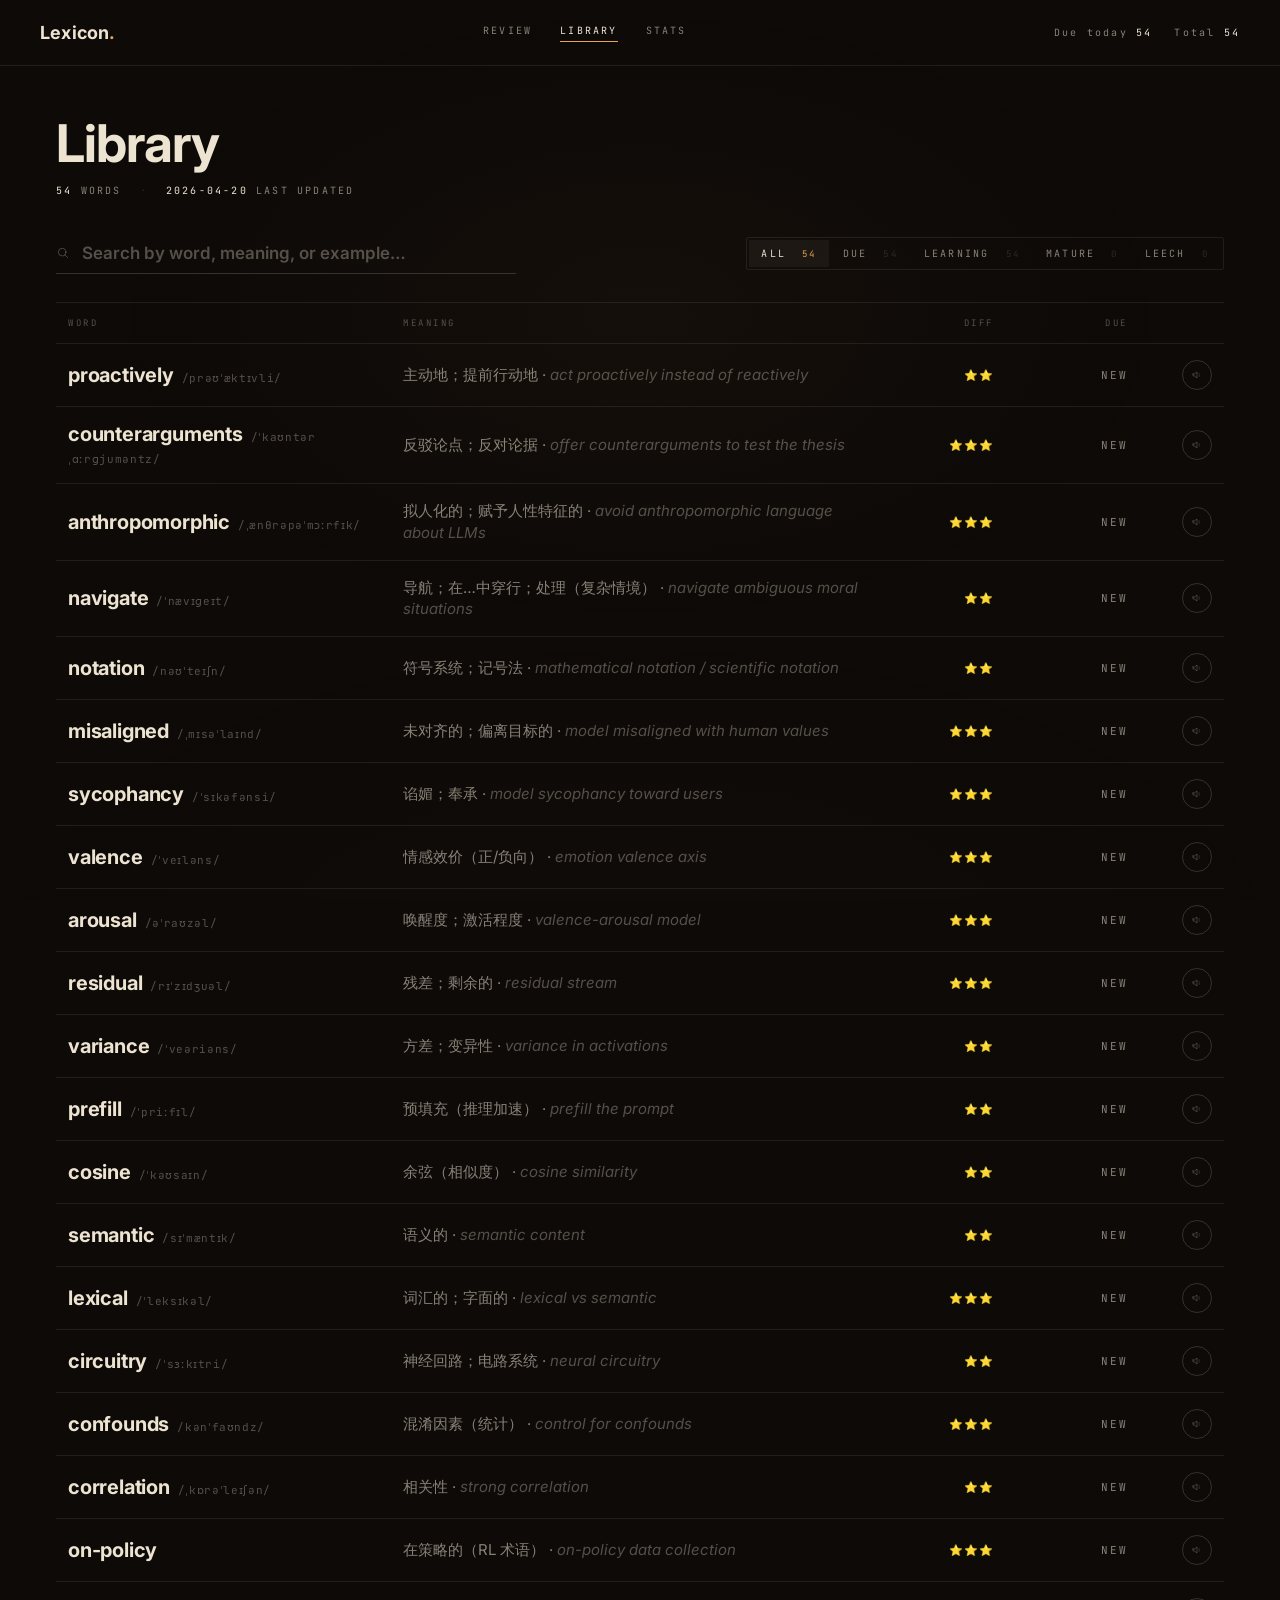
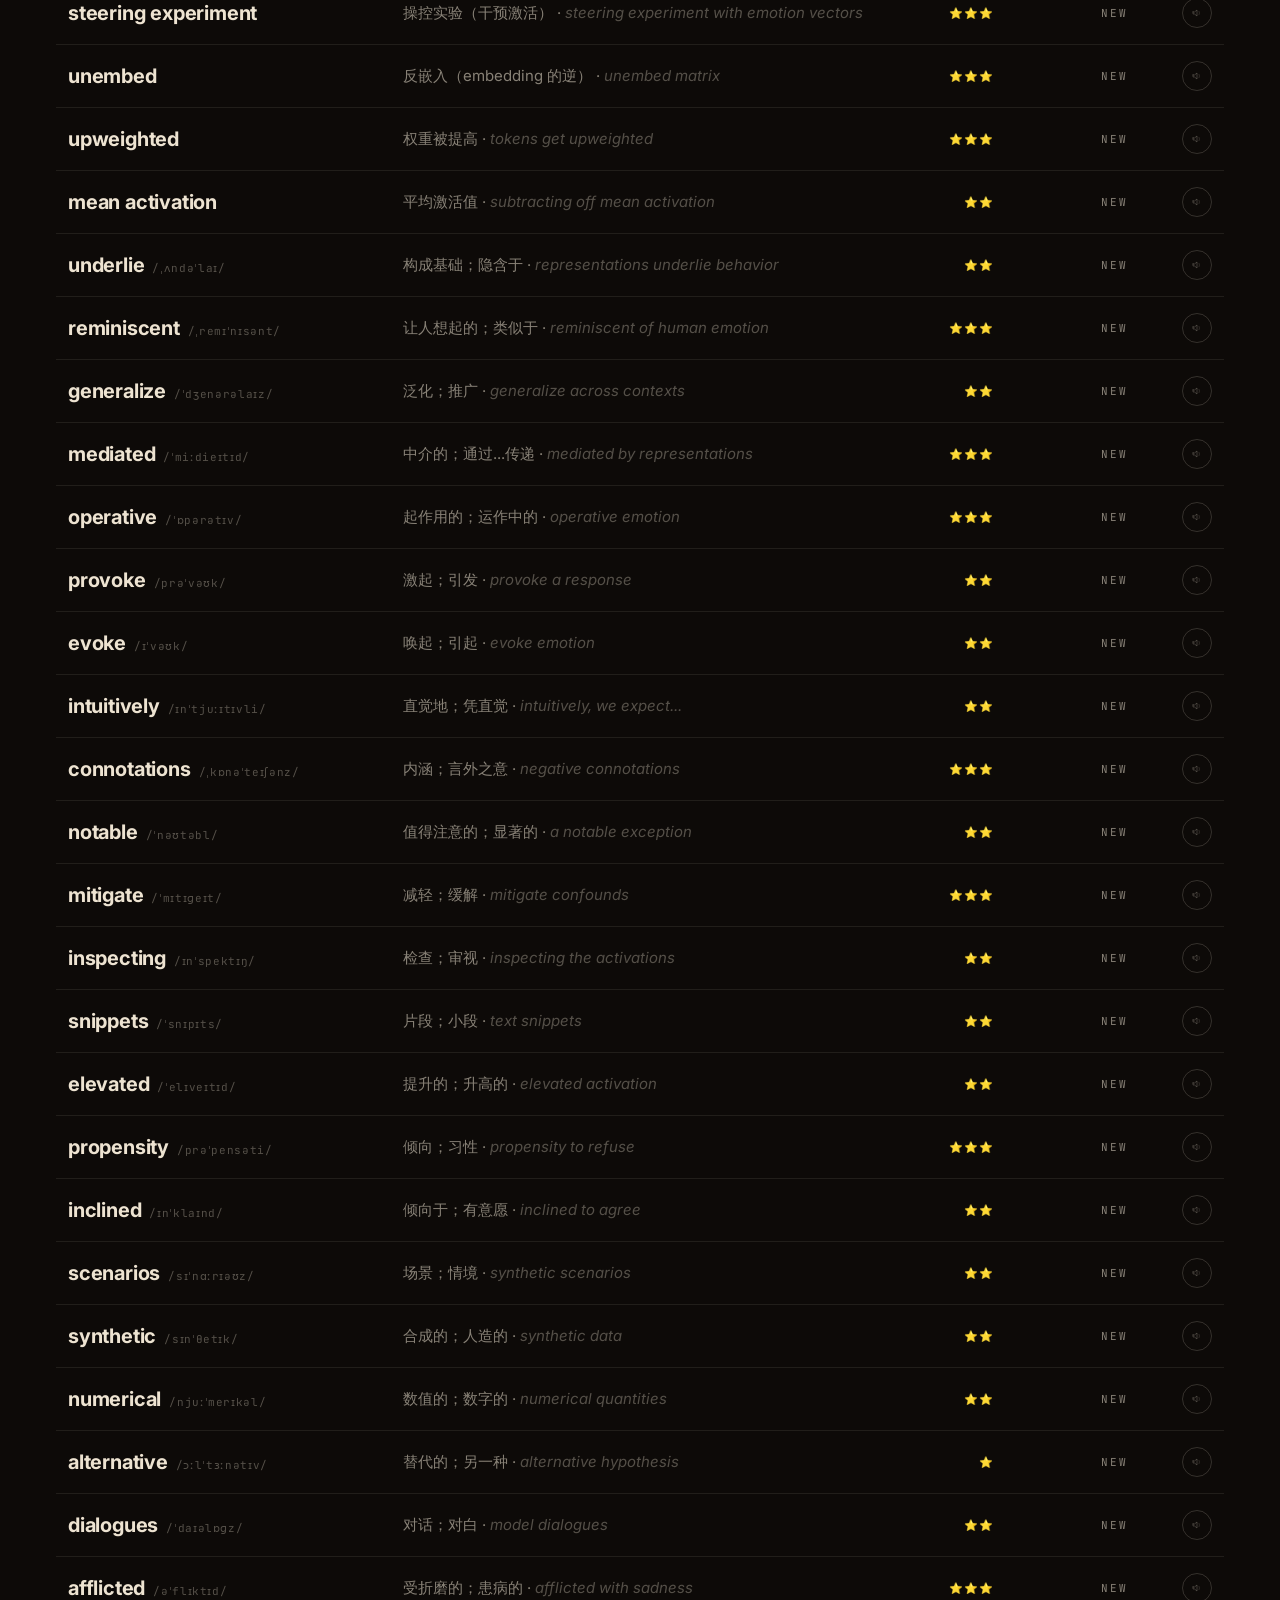
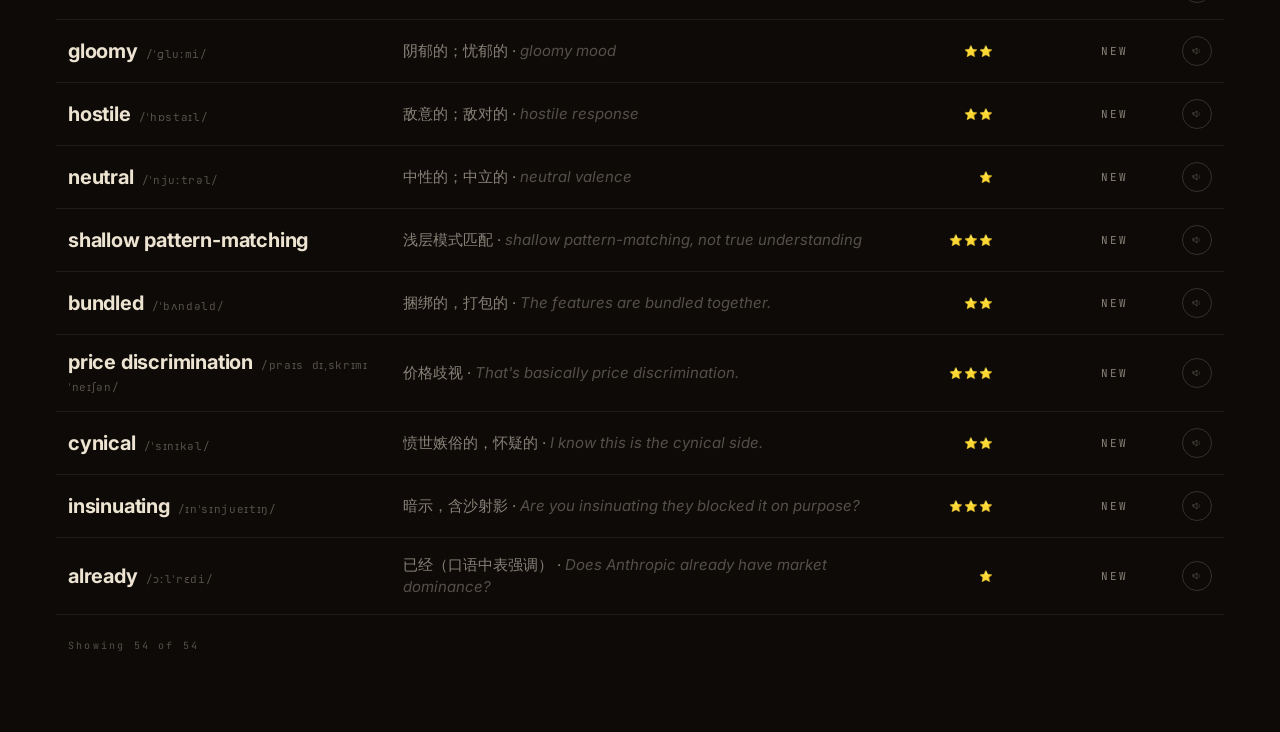
==== commit ed62efe7: "Fix: use local date (not UTC) for todayKey + streak Bug: toISOString().slice(0, 10) returns UTC date" ====
--- a/library.html
+++ b/library.html
@@ -2,6 +2,8 @@
 <html lang="en">
 <head>
 <meta charset="utf-8">
+<meta http-equiv="Cache-Control" content="no-cache, must-revalidate">
+<meta http-equiv="Pragma" content="no-cache">
 <title>Lexicon — Library</title>
 <meta name="viewport" content="width=device-width, initial-scale=1">
 <link rel="preconnect" href="https://fonts.googleapis.com">
--- a/style.css
+++ b/style.css
@@ -305,6 +305,32 @@
 .empty p { font-family: var(--serif); font-size: 17px; color: var(--ink-dim); max-width: 460px; line-height: 1.6; }
 .empty .amber-accent { color: var(--amber); }
 
+/* ---------- Tap-to-reveal hint ---------- */
+.card-frame { cursor: pointer; }
+.card-frame button { cursor: pointer; }
+.tap-hint {
+  margin-top: 36px;
+  font-family: var(--mono);
+  font-size: 10px;
+  letter-spacing: 0.22em;
+  text-transform: uppercase;
+  color: var(--ink-faint);
+  opacity: 0;
+  animation: fadeInHint 600ms ease 600ms forwards;
+}
+.tap-hint .kbd-inline {
+  display: inline-block;
+  padding: 1px 5px;
+  margin: 0 2px;
+  border: 1px solid var(--hairline-strong);
+  border-radius: 3px;
+  font-size: 9px;
+  color: var(--ink-dim);
+}
+@keyframes fadeInHint {
+  to { opacity: 1; }
+}
+
 /* ---------- Leech badge ---------- */
 .leech-badge {
   display: inline-block;
@@ -359,9 +385,10 @@
   .meaning { font-size: 20px; }
   .example { font-size: 15px; }
   .grades { margin-top: 40px; }
-  .grade { padding: 18px 10px 14px; }
-  .grade .glabel { font-size: 18px; }
+  .grade { padding: 22px 10px 18px; min-height: 72px; }
+  .grade .glabel { font-size: 20px; }
   .grade .gmeta { font-size: 9px; }
+  .tap-hint { margin-top: 28px; font-size: 11px; }
 
   .enrichment { margin-top: 28px; padding-top: 20px; }
   .enrich-section.side-by-side { grid-template-columns: 1fr; gap: 20px; }
